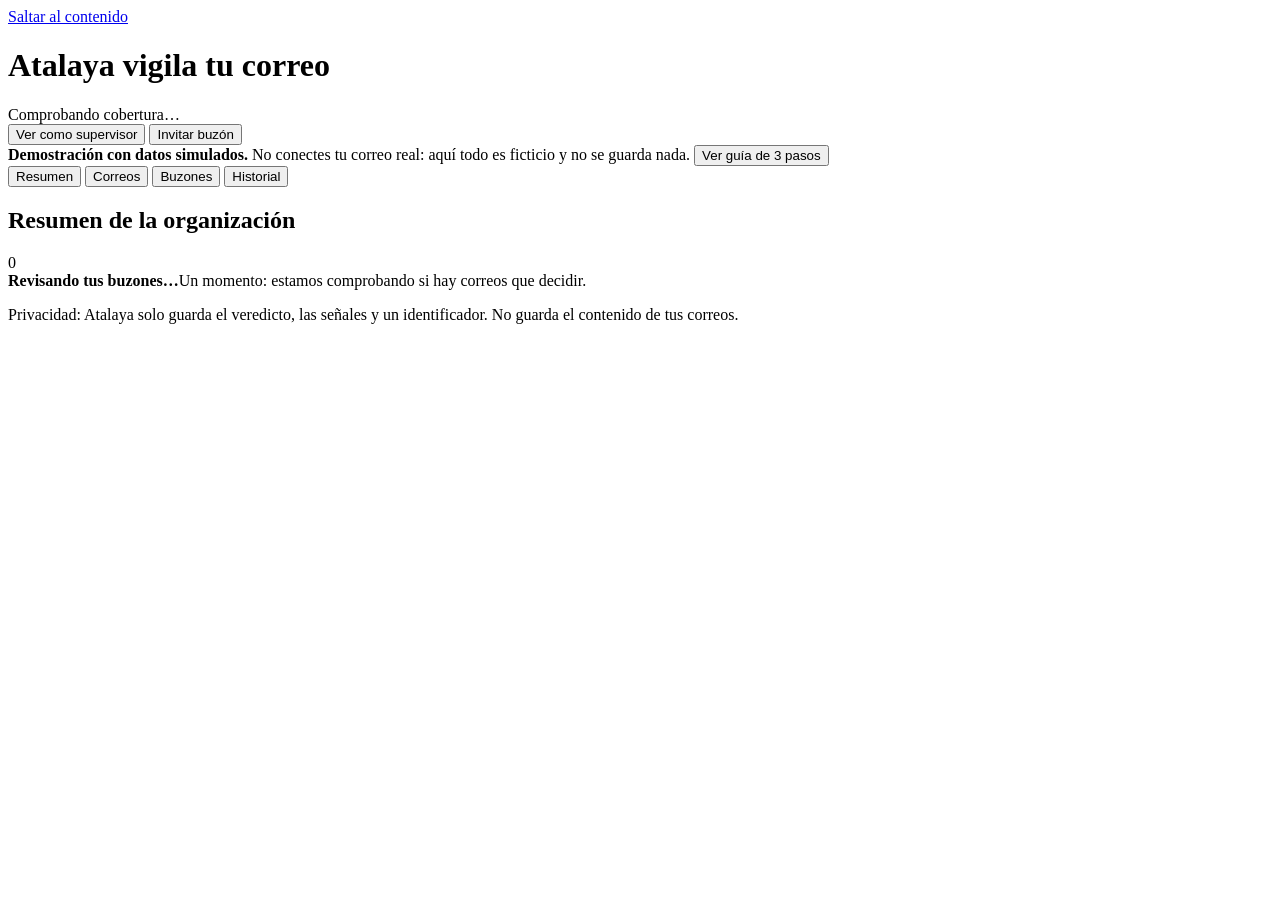
==== app/static/index.html @ 108ce0f3 "Panel: rediseno visual (tokens, estado principal, avisos, guia de 3 pasos) y correccion del CLS movi" ====
<!DOCTYPE html>
<html lang="es">
<head>
  <meta charset="utf-8">
  <meta name="viewport" content="width=device-width, initial-scale=1">
  <meta name="description" content="Atalaya vigila el correo de tu organización, explica por qué desconfía de un mensaje y solo lo aísla con tu aprobación.">
  <title>Atalaya — el agente que vigila tu correo</title>
  <link rel="icon" type="image/svg+xml" href="/static/favicon.svg">
  <link rel="stylesheet" href="/static/style.css">
</head>
<body>
  <a class="skip" href="#contenido">Saltar al contenido</a>
  <p id="mensaje" class="mensaje toast" role="status" aria-live="polite"></p>

  <header class="top">
    <h1>Atalaya <span>vigila tu correo</span></h1>
    <div class="top-estado">
      <div id="coverage" class="coverage" role="status" aria-live="polite">Comprobando cobertura…</div>
      <span id="yo" class="muted" hidden></span>
    </div>
    <div class="top-actions">
      <button id="btn-rol" type="button" class="btn btn-ghost reserva">Ver como supervisor</button>
      <button id="btn-invitar" type="button" class="btn btn-primary">Invitar buzón</button>
      <button id="btn-salir" type="button" class="btn btn-ghost" hidden>Salir</button>
    </div>
  </header>

  <div id="banner" class="demo-banner" role="note">
    <strong>Demostración con datos simulados.</strong>
    No conectes tu correo real: aquí todo es ficticio y no se guarda nada.
    <button id="guia-abrir" type="button" class="link-btn">Ver guía de 3 pasos</button>
  </div>

  <div id="banner-rol" class="rol-banner" role="note" hidden>
    <strong>Vista de supervisión (solo lectura).</strong>
    Puedes ver el panel, el historial y los informes, pero no aprobar, rechazar, desconectar ni invitar.
  </div>

  <section id="seguridad" class="seguridad" aria-labelledby="titulo-seguridad" hidden>
    <h2 id="titulo-seguridad">Alertas de seguridad (últimas 24 horas)</h2>
    <ul id="eventos-seguridad"></ul>
    <p class="nota">Son intentos de acceso a este panel. Si no los reconoces, cambia las credenciales y revisa quién está autorizado.</p>
  </section>

  <nav class="tabs" role="tablist" aria-label="Secciones del panel">
    <button type="button" role="tab" id="tab-resumen" data-tab="resumen" aria-controls="panel-resumen" aria-selected="true">Resumen</button>
    <button type="button" role="tab" id="tab-correos" data-tab="correos" aria-controls="panel-correos" aria-selected="false" tabindex="-1">Correos <span id="n-correos" class="tab-n sin-n"></span></button>
    <button type="button" role="tab" id="tab-buzones" data-tab="buzones" aria-controls="panel-buzones" aria-selected="false" tabindex="-1">Buzones</button>
    <button type="button" role="tab" id="tab-historial" data-tab="historial" aria-controls="panel-historial" aria-selected="false" tabindex="-1">Historial</button>
  </nav>

  <main id="contenido" tabindex="-1">
    <section id="panel-resumen" class="panel" role="tabpanel" aria-labelledby="tab-resumen" tabindex="-1">
      <h2>Resumen de la organización</h2>
      <section id="estado" class="panel-estado cargando" aria-labelledby="estado-titulo" aria-live="polite">
        <div id="estado-num" class="num" aria-hidden="true">0</div>
        <div class="txt"><strong id="estado-titulo">Revisando tus buzones…</strong><span id="estado-detalle">Un momento: estamos comprobando si hay correos que decidir.</span></div>
      </section>
      <div id="resumen-org"></div>
      <div id="resumen-buscar" class="toolbar" hidden>
        <label for="buscar-resumen">Buscar un buzón:</label>
        <input id="buscar-resumen" type="search" maxlength="80" placeholder="Nombre o cuenta">
        <label class="chk"><input id="solo-atencion" type="checkbox"> Solo los que necesitan atención</label>
      </div>
      <div id="resumen-cards" class="cards-buzon" aria-busy="true">
        <div class="cbuzon esqueleto" aria-hidden="true"></div>
        <div class="cbuzon esqueleto" aria-hidden="true"></div>
        <div class="cbuzon esqueleto" aria-hidden="true"></div>
      </div>
      <p id="resumen-mas-nota" class="nota" hidden></p>
      <button id="resumen-mas" type="button" class="btn btn-ghost" hidden>Mostrar más buzones</button>
    </section>

    <section id="panel-correos" class="panel" role="tabpanel" aria-labelledby="tab-correos" tabindex="-1" hidden>
    <section class="intro" aria-labelledby="titulo-alertas">
      <h2 id="titulo-alertas">Correos que requieren tu atención</h2>
      <p>Atalaya revisa los correos nuevos de tu equipo, te explica por qué desconfía y <strong>nunca aísla ni borra nada sin tu aprobación</strong>.</p>
      <div class="toolbar">
        <label for="filtro">Ver buzón:</label>
        <select id="filtro"><option value="">Todos los buzones</option></select>
        <button id="reset" type="button" class="btn btn-ghost">Reiniciar demostración</button>
      </div>
    </section>

    <section id="campanas" class="campanas" aria-label="Campañas detectadas" hidden></section>
    <p id="filtro-activo" class="filtro-activo" hidden></p>
    <nav id="chips" class="chips" aria-label="Filtrar los correos por grupo"></nav>
    <div id="controles" class="controles" hidden>
      <button id="expandir" type="button" class="btn btn-ghost">Expandir todo</button>
      <button id="contraer" type="button" class="btn btn-ghost">Contraer todo (menos texto)</button>
    </div>
    <section id="alertas" aria-live="polite" tabindex="-1"></section>
    </section>

    <section id="panel-buzones" class="panel buzones" role="tabpanel" aria-labelledby="tab-buzones" tabindex="-1" hidden>
      <h2 id="titulo-buzones">Buzones vigilados</h2>
      <p class="nota">Cada persona conecta su propio correo desde un enlace que le envías con «Invitar buzón». No ve este panel.</p>
      <div id="lista-buscar" class="toolbar" hidden>
        <label for="buscar-lista">Buscar:</label>
        <input id="buscar-lista" type="search" maxlength="80" placeholder="Nombre o cuenta">
      </div>
      <ul id="buzones" class="lista-buzones"></ul>
      <button id="lista-mas" type="button" class="btn btn-ghost" hidden>Mostrar más</button>
    </section>

    <section id="panel-historial" class="panel historial" role="tabpanel" aria-labelledby="tab-historial" tabindex="-1" hidden>
      <h2 id="titulo-historial">Historial de actividad</h2>
      <p class="nota">Qué se hizo, quién y cuándo: accesos, invitaciones, buzones y decisiones sobre correos.</p>
      <div class="fila reporte">
        <a id="rep-ver" class="btn" href="/api/org-report" target="_blank" rel="noopener">Ver reporte de la organización</a>
        <a id="rep-bajar" class="btn btn-ghost" href="/api/org-report?download=true" download>Descargar reporte</a>
      </div>
      <ul id="historial" class="lista-historial"></ul>
    </section>
  </main>

  <aside id="guia" class="guia" role="region" aria-labelledby="guia-titulo" hidden>
    <p id="guia-paso" class="paso"></p>
    <h2 id="guia-titulo"></h2>
    <p id="guia-texto"></p>
    <div id="guia-puntos" class="puntitos" aria-hidden="true"></div>
    <div class="fila">
      <button id="guia-hacer" type="button" class="btn btn-main"></button>
      <button id="guia-cerrar" type="button" class="btn btn-ghost">Ahora no</button>
    </div>
  </aside>

  <dialog id="dlg-motivo" aria-labelledby="motivo-titulo">
    <form method="dialog" id="form-motivo" class="dlg">
      <h2 id="motivo-titulo">Motivo de tu decisión</h2>
      <p id="motivo-ayuda"></p>
      <label for="motivo-texto">Motivo (mínimo 10 caracteres)</label>
      <textarea id="motivo-texto" rows="4" maxlength="500" required></textarea>
      <p id="motivo-msg" class="mensaje" role="alert"></p>
      <div class="fila fin">
        <button id="motivo-ok" type="submit" class="btn btn-primary">Confirmar</button>
        <button id="motivo-cancelar" type="button" class="btn btn-ghost">Cancelar</button>
      </div>
    </form>
  </dialog>

  <dialog id="dlg-invitar" aria-labelledby="dlg-titulo">
    <form method="dialog" id="form-invitar" class="dlg">
      <h2 id="dlg-titulo">Invitar un buzón</h2>
      <p>Escribe el nombre o puesto de la persona. Se creará un enlace de <strong>un solo uso</strong> que vence en 48 horas. Envíaselo por un canal que uses con ella.</p>
      <label for="inv-label">Nombre o puesto</label>
      <input id="inv-label" type="text" maxlength="80" placeholder="Ej.: Ana Ruiz - Recursos Humanos" required>
      <div id="inv-resultado" hidden>
        <label for="inv-url">Enlace de invitación (se muestra solo ahora)</label>
        <div class="fila">
          <input id="inv-url" type="text" readonly>
          <button id="inv-copiar" type="button" class="btn">Copiar</button>
        </div>
      </div>
      <p id="inv-msg" class="mensaje" role="status" aria-live="polite"></p>
      <h3>Invitaciones</h3>
      <ul id="inv-lista" class="lista-buzones"></ul>
      <div class="fila fin">
        <button id="inv-crear" type="submit" class="btn btn-primary">Crear enlace</button>
        <button id="inv-cerrar" type="button" class="btn btn-ghost">Cerrar</button>
      </div>
    </form>
  </dialog>

  <footer>
    <p>Privacidad: Atalaya solo guarda el veredicto, las señales y un identificador. No guarda el contenido de tus correos.</p>
  </footer>

  <script src="/static/app.js"></script>
</body>
</html>
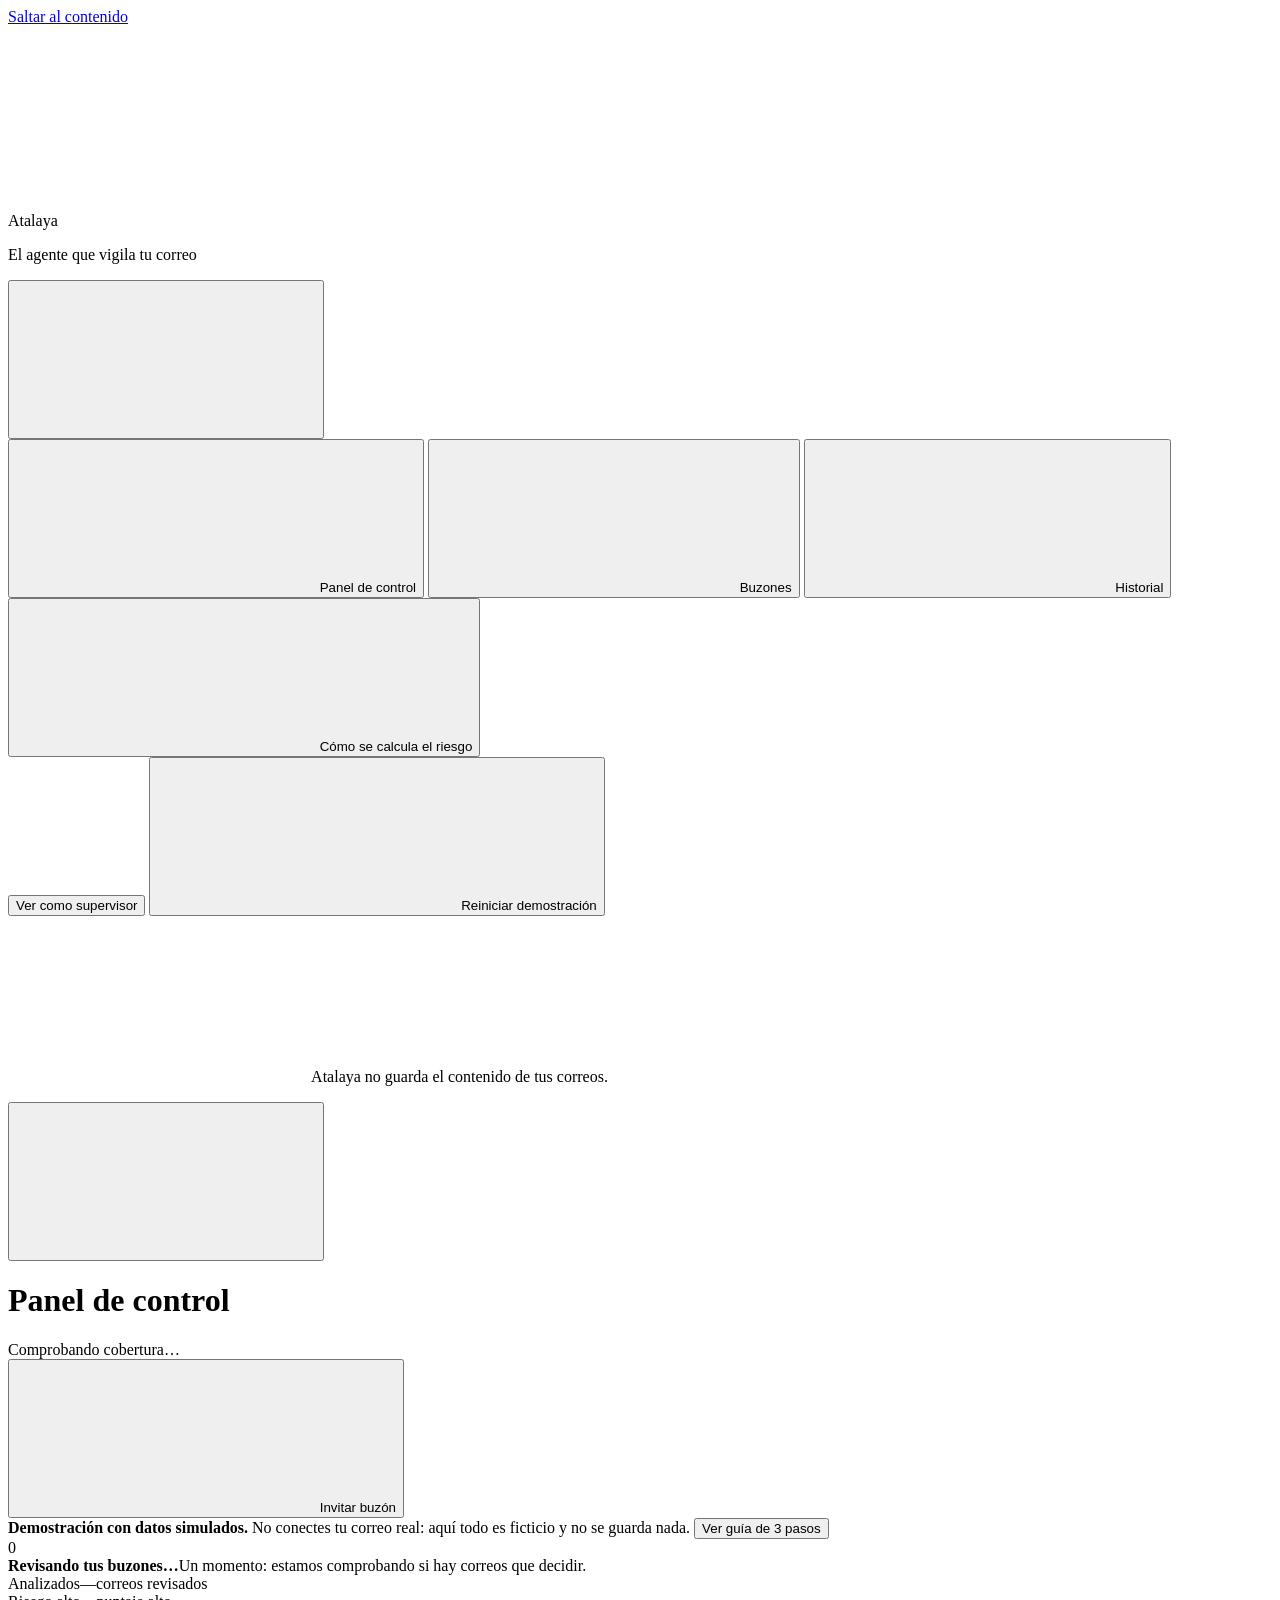
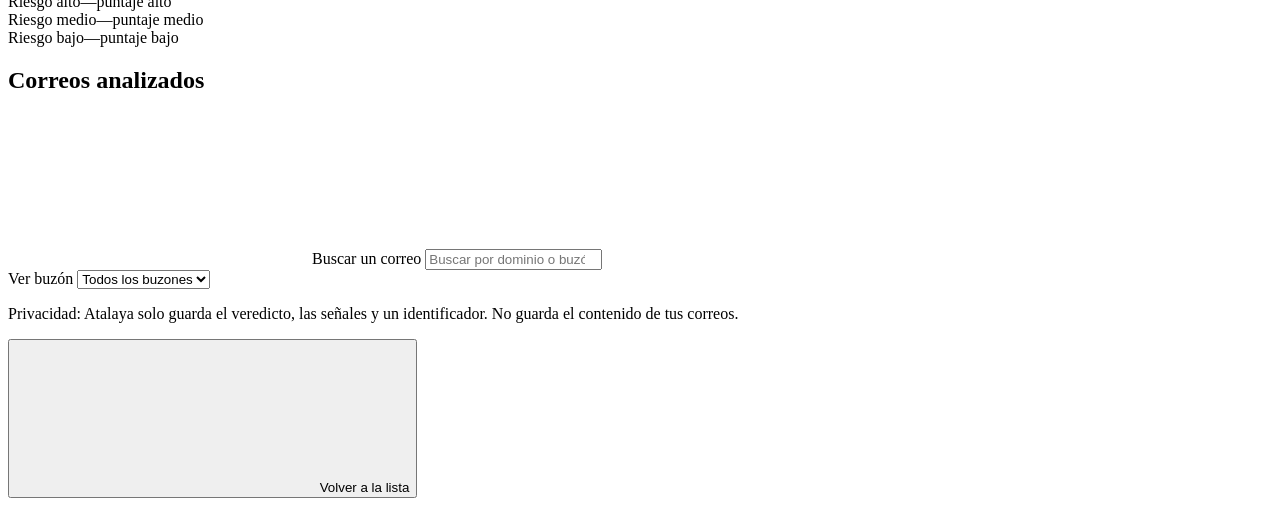
==== commit 14b748e0: "Panel: diseno obsidiana de tres columnas (fase 1), /api/policy de solo lectura, iconos locales" ====
--- a/app/static/index.html
+++ b/app/static/index.html
@@ -4,115 +4,217 @@
   <meta charset="utf-8">
   <meta name="viewport" content="width=device-width, initial-scale=1">
   <meta name="description" content="Atalaya vigila el correo de tu organización, explica por qué desconfía de un mensaje y solo lo aísla con tu aprobación.">
+  <meta name="theme-color" content="#07090E">
   <title>Atalaya — el agente que vigila tu correo</title>
   <link rel="icon" type="image/svg+xml" href="/static/favicon.svg">
   <link rel="stylesheet" href="/static/style.css">
 </head>
-<body>
+<body data-vista="panel">
   <a class="skip" href="#contenido">Saltar al contenido</a>
   <p id="mensaje" class="mensaje toast" role="status" aria-live="polite"></p>
 
-  <header class="top">
-    <h1>Atalaya <span>vigila tu correo</span></h1>
-    <div class="top-estado">
-      <div id="coverage" class="coverage" role="status" aria-live="polite">Comprobando cobertura…</div>
-      <span id="yo" class="muted" hidden></span>
+  <div class="app">
+    <div id="velo" class="velo" aria-hidden="true"></div>
+
+    <!-- Columna izquierda: marca y menú -->
+    <aside id="menu" class="menu" aria-label="Menú principal">
+      <div class="marca">
+        <svg class="marca-ico" aria-hidden="true" focusable="false"><use href="/static/icons/sprite.svg#i-torre"/></svg>
+        <div>
+          <p class="marca-nombre">Atalaya</p>
+          <p class="marca-lema">El agente que vigila tu correo</p>
+        </div>
+        <button id="menu-cerrar" type="button" class="icon-btn solo-movil" aria-label="Cerrar el menú"><svg class="ico" aria-hidden="true" focusable="false"><use href="/static/icons/sprite.svg#i-x"/></svg></button>
+      </div>
+
+      <nav class="nav" aria-label="Secciones del panel">
+        <button type="button" class="nav-btn" id="nav-panel" data-vista="panel" aria-current="page">
+          <svg class="ico" aria-hidden="true" focusable="false"><use href="/static/icons/sprite.svg#i-layout-dashboard"/></svg>
+          <span>Panel de control</span>
+          <span id="n-correos" class="nav-n sin-n"></span>
+        </button>
+        <button type="button" class="nav-btn" id="nav-buzones" data-vista="buzones">
+          <svg class="ico" aria-hidden="true" focusable="false"><use href="/static/icons/sprite.svg#i-mailbox"/></svg>
+          <span>Buzones</span>
+        </button>
+        <button type="button" class="nav-btn" id="nav-historial" data-vista="historial">
+          <svg class="ico" aria-hidden="true" focusable="false"><use href="/static/icons/sprite.svg#i-history"/></svg>
+          <span>Historial</span>
+        </button>
+        <button type="button" class="nav-btn" id="nav-politica" data-vista="politica">
+          <svg class="ico" aria-hidden="true" focusable="false"><use href="/static/icons/sprite.svg#i-scale"/></svg>
+          <span>Cómo se calcula el riesgo</span>
+        </button>
+      </nav>
+
+      <div class="menu-pie">
+        <p id="yo" class="muted yo" hidden></p>
+        <button id="btn-rol" type="button" class="btn btn-ghost reserva">Ver como supervisor</button>
+        <button id="reset" type="button" class="btn btn-ghost">
+          <svg class="ico" aria-hidden="true" focusable="false"><use href="/static/icons/sprite.svg#i-refresh-cw"/></svg>
+          Reiniciar demostración
+        </button>
+        <button id="btn-salir" type="button" class="btn btn-ghost" hidden>
+          <svg class="ico" aria-hidden="true" focusable="false"><use href="/static/icons/sprite.svg#i-log-out"/></svg>
+          Salir
+        </button>
+        <p class="menu-priv"><svg class="ico" aria-hidden="true" focusable="false"><use href="/static/icons/sprite.svg#i-lock"/></svg> Atalaya no guarda el contenido de tus correos.</p>
+      </div>
+    </aside>
+
+    <!-- Columna central -->
+    <div class="centro">
+      <header class="barra">
+        <button id="menu-abrir" type="button" class="icon-btn solo-movil" aria-label="Abrir el menú" aria-controls="menu" aria-expanded="false"><svg class="ico" aria-hidden="true" focusable="false"><use href="/static/icons/sprite.svg#i-menu"/></svg></button>
+        <h1 id="titulo-vista">Panel de control</h1>
+        <div id="coverage" class="coverage" role="status" aria-live="polite">Comprobando cobertura…</div>
+        <button id="btn-invitar" type="button" class="btn btn-main" aria-label="Invitar buzón">
+          <svg class="ico" aria-hidden="true" focusable="false"><use href="/static/icons/sprite.svg#i-user-plus"/></svg>
+          <span>Invitar buzón</span>
+        </button>
+      </header>
+
+      <div id="banner" class="demo-banner" role="note">
+        <strong>Demostración con datos simulados.</strong>
+        No conectes tu correo real: aquí todo es ficticio y no se guarda nada.
+        <button id="guia-abrir" type="button" class="link-btn">Ver guía de 3 pasos</button>
+      </div>
+
+      <div id="banner-rol" class="rol-banner" role="note" hidden>
+        <svg class="ico" aria-hidden="true" focusable="false"><use href="/static/icons/sprite.svg#i-eye"/></svg>
+        <span><strong>Vista de supervisión (solo lectura).</strong>
+        Puedes ver el panel, el historial y los informes, pero no aprobar, rechazar, desconectar ni invitar.</span>
+      </div>
+
+      <section id="seguridad" class="seguridad" aria-labelledby="titulo-seguridad" hidden>
+        <h2 id="titulo-seguridad">Alertas de seguridad (últimas 24 horas)</h2>
+        <ul id="eventos-seguridad"></ul>
+        <p class="nota">Son intentos de acceso a este panel. Si no los reconoces, cambia las credenciales y revisa quién está autorizado.</p>
+      </section>
+
+      <main id="contenido" tabindex="-1">
+        <!-- Vista: panel de control -->
+        <section id="vista-panel" class="vista" aria-label="Panel de control">
+          <section id="estado" class="panel-estado cargando" aria-labelledby="estado-titulo" aria-live="polite">
+            <div id="estado-num" class="num" aria-hidden="true">0</div>
+            <div class="txt"><strong id="estado-titulo">Revisando tus buzones…</strong><span id="estado-detalle">Un momento: estamos comprobando si hay correos que decidir.</span></div>
+          </section>
+
+          <section class="kpis" aria-label="Cifras de los correos analizados">
+            <div class="kpi"><span class="kpi-nom">Analizados</span><span id="kpi-total" class="kpi-n">—</span><span id="kpi-total-sub" class="kpi-sub">correos revisados</span></div>
+            <div class="kpi alta"><span class="kpi-nom">Riesgo alto</span><span id="kpi-alta" class="kpi-n">—</span><span id="kpi-alta-sub" class="kpi-sub">puntaje alto</span></div>
+            <div class="kpi media"><span class="kpi-nom">Riesgo medio</span><span id="kpi-media" class="kpi-n">—</span><span id="kpi-media-sub" class="kpi-sub">puntaje medio</span></div>
+            <div class="kpi baja"><span class="kpi-nom">Riesgo bajo</span><span id="kpi-baja" class="kpi-n">—</span><span id="kpi-baja-sub" class="kpi-sub">puntaje bajo</span></div>
+          </section>
+
+          <section id="campanas" class="campanas" aria-label="Campañas detectadas" hidden></section>
+
+          <section class="lista-caja" aria-labelledby="titulo-correos">
+            <h2 id="titulo-correos" class="sr-only">Correos analizados</h2>
+            <div id="filtros" class="filtros" role="group" aria-label="Filtrar los correos por nivel o estado"></div>
+            <div class="toolbar">
+              <div class="buscar">
+                <svg class="ico" aria-hidden="true" focusable="false"><use href="/static/icons/sprite.svg#i-search"/></svg>
+                <label for="buscar-correos" class="sr-only">Buscar un correo</label>
+                <input id="buscar-correos" type="search" maxlength="80" placeholder="Buscar por dominio o buzón" autocomplete="off">
+              </div>
+              <label for="filtro" class="sr-only">Ver buzón</label>
+              <select id="filtro"><option value="">Todos los buzones</option></select>
+            </div>
+            <p id="filtro-activo" class="filtro-activo" hidden></p>
+            <p id="lista-resumen" class="nota" aria-live="polite"></p>
+            <ul id="lista-correos" class="lista-correos" aria-label="Lista de correos"></ul>
+            <button id="correos-mas" type="button" class="btn btn-ghost" hidden>Mostrar más</button>
+          </section>
+        </section>
+
+        <!-- Vista: buzones -->
+        <section id="vista-buzones" class="vista" aria-labelledby="titulo-buzones" hidden>
+          <h2 id="titulo-buzones">Usuarios conectados</h2>
+          <p class="nota">Cada persona conecta su propio correo desde un enlace que le envías con «Invitar buzón». No ve este panel. Atalaya marca quién está vigilado y quién quedó sin cobertura.</p>
+          <div id="buzones-buscar" class="toolbar" hidden>
+            <div class="buscar">
+              <svg class="ico" aria-hidden="true" focusable="false"><use href="/static/icons/sprite.svg#i-search"/></svg>
+              <label for="buscar-lista" class="sr-only">Buscar un buzón</label>
+              <input id="buscar-lista" type="search" maxlength="80" placeholder="Nombre o cuenta" autocomplete="off">
+            </div>
+            <label class="chk"><input id="solo-atencion" type="checkbox"> Solo los que necesitan atención</label>
+          </div>
+          <ul id="buzones" class="lista-buzones"></ul>
+          <p id="lista-mas-nota" class="nota" hidden></p>
+          <button id="lista-mas" type="button" class="btn btn-ghost" hidden>Mostrar más</button>
+        </section>
+
+        <!-- Vista: historial -->
+        <section id="vista-historial" class="vista" aria-labelledby="titulo-historial" hidden>
+          <h2 id="titulo-historial">Historial de actividad</h2>
+          <p class="nota">Qué se hizo, quién y cuándo: accesos, invitaciones, buzones y decisiones sobre correos.</p>
+          <div class="fila reporte">
+            <a id="rep-ver" class="btn" href="/api/org-report" target="_blank" rel="noopener">Ver reporte de la organización</a>
+            <a id="rep-pdf" class="btn btn-main" href="/api/org-report?formato=pdf&amp;download=true" download>
+              <svg class="ico" aria-hidden="true" focusable="false"><use href="/static/icons/sprite.svg#i-download"/></svg>
+              Descargar informe en PDF
+            </a>
+            <button id="exportar-csv" type="button" class="btn">
+              <svg class="ico" aria-hidden="true" focusable="false"><use href="/static/icons/sprite.svg#i-file-text"/></svg>
+              Exportar a CSV
+            </button>
+            <a id="rep-bajar" class="btn btn-ghost" href="/api/org-report?download=true" download>Descargar en texto</a>
+          </div>
+          <ul id="historial" class="lista-historial"></ul>
+          <button id="historial-mas" type="button" class="btn btn-ghost" hidden>Mostrar más</button>
+        </section>
+
+        <!-- Vista: cómo se calcula el riesgo (solo lectura) -->
+        <section id="vista-politica" class="vista" aria-labelledby="titulo-politica" hidden>
+          <h2 id="titulo-politica">Cómo se calcula el riesgo</h2>
+          <p class="nota">Atalaya suma puntos por cada señal que encuentra en un correo. El total decide el nivel de riesgo. Estos límites los fija el sistema y aquí solo se leen: no se pueden cambiar desde el panel.</p>
+          <div class="regla" aria-hidden="true">
+            <span id="regla-baja" class="tramo baja"></span>
+            <span id="regla-media" class="tramo media"></span>
+            <span id="regla-alta" class="tramo alta"></span>
+          </div>
+          <table class="tabla-politica">
+            <caption class="sr-only">Niveles de riesgo según el puntaje</caption>
+            <thead><tr><th scope="col">Nivel</th><th scope="col">Puntaje</th><th scope="col">Qué hace Atalaya</th></tr></thead>
+            <tbody>
+              <tr><th scope="row"><span class="badge high">Riesgo alto</span></th><td id="pol-alta" class="mono">—</td><td>Pone la etiqueta «Sospechoso» y te pide decidir. No aísla nada por su cuenta.</td></tr>
+              <tr><th scope="row"><span class="badge medium">Riesgo medio</span></th><td id="pol-media" class="mono">—</td><td>Pone la etiqueta «Revisar» para que lo mires cuando puedas.</td></tr>
+              <tr><th scope="row"><span class="badge low">Riesgo bajo</span></th><td id="pol-baja" class="mono">—</td><td>No hace nada: el correo sigue en la bandeja.</td></tr>
+            </tbody>
+          </table>
+          <h3 class="no">Lo que Atalaya nunca hace</h3>
+          <ul class="puntos">
+            <li>Borrar ni enviar correos.</li>
+            <li>Aislar un correo sin que una persona lo apruebe: la cuarentena siempre es decisión humana.</li>
+            <li>Guardar el contenido de los correos: solo el veredicto, las señales y un identificador.</li>
+          </ul>
+          <h3>Cuándo te pide un motivo escrito</h3>
+          <ul class="puntos">
+            <li>Al marcar un correo como legítimo o sacarlo de cuarentena.</li>
+            <li>Al dejar sin aislar un correo de riesgo alto.</li>
+            <li>Al aislar un correo que Atalaya no marcó como riesgo alto.</li>
+          </ul>
+          <p class="nota">El motivo queda en el informe del correo y en el historial.</p>
+        </section>
+      </main>
+
+      <footer>
+        <p>Privacidad: Atalaya solo guarda el veredicto, las señales y un identificador. No guarda el contenido de tus correos.</p>
+      </footer>
     </div>
-    <div class="top-actions">
-      <button id="btn-rol" type="button" class="btn btn-ghost reserva">Ver como supervisor</button>
-      <button id="btn-invitar" type="button" class="btn btn-primary">Invitar buzón</button>
-      <button id="btn-salir" type="button" class="btn btn-ghost" hidden>Salir</button>
-    </div>
-  </header>
-
-  <div id="banner" class="demo-banner" role="note">
-    <strong>Demostración con datos simulados.</strong>
-    No conectes tu correo real: aquí todo es ficticio y no se guarda nada.
-    <button id="guia-abrir" type="button" class="link-btn">Ver guía de 3 pasos</button>
+
+    <!-- Columna derecha: detalle del correo -->
+    <aside id="detalle" class="detalle" aria-label="Detalle del correo">
+      <div class="detalle-barra">
+        <button id="detalle-cerrar" type="button" class="btn btn-ghost solo-menos-ancho">
+          <svg class="ico" aria-hidden="true" focusable="false"><use href="/static/icons/sprite.svg#i-arrow-left"/></svg>
+          Volver a la lista
+        </button>
+      </div>
+      <div id="detalle-cuerpo" class="detalle-cuerpo"></div>
+    </aside>
   </div>
-
-  <div id="banner-rol" class="rol-banner" role="note" hidden>
-    <strong>Vista de supervisión (solo lectura).</strong>
-    Puedes ver el panel, el historial y los informes, pero no aprobar, rechazar, desconectar ni invitar.
-  </div>
-
-  <section id="seguridad" class="seguridad" aria-labelledby="titulo-seguridad" hidden>
-    <h2 id="titulo-seguridad">Alertas de seguridad (últimas 24 horas)</h2>
-    <ul id="eventos-seguridad"></ul>
-    <p class="nota">Son intentos de acceso a este panel. Si no los reconoces, cambia las credenciales y revisa quién está autorizado.</p>
-  </section>
-
-  <nav class="tabs" role="tablist" aria-label="Secciones del panel">
-    <button type="button" role="tab" id="tab-resumen" data-tab="resumen" aria-controls="panel-resumen" aria-selected="true">Resumen</button>
-    <button type="button" role="tab" id="tab-correos" data-tab="correos" aria-controls="panel-correos" aria-selected="false" tabindex="-1">Correos <span id="n-correos" class="tab-n sin-n"></span></button>
-    <button type="button" role="tab" id="tab-buzones" data-tab="buzones" aria-controls="panel-buzones" aria-selected="false" tabindex="-1">Buzones</button>
-    <button type="button" role="tab" id="tab-historial" data-tab="historial" aria-controls="panel-historial" aria-selected="false" tabindex="-1">Historial</button>
-  </nav>
-
-  <main id="contenido" tabindex="-1">
-    <section id="panel-resumen" class="panel" role="tabpanel" aria-labelledby="tab-resumen" tabindex="-1">
-      <h2>Resumen de la organización</h2>
-      <section id="estado" class="panel-estado cargando" aria-labelledby="estado-titulo" aria-live="polite">
-        <div id="estado-num" class="num" aria-hidden="true">0</div>
-        <div class="txt"><strong id="estado-titulo">Revisando tus buzones…</strong><span id="estado-detalle">Un momento: estamos comprobando si hay correos que decidir.</span></div>
-      </section>
-      <div id="resumen-org"></div>
-      <div id="resumen-buscar" class="toolbar" hidden>
-        <label for="buscar-resumen">Buscar un buzón:</label>
-        <input id="buscar-resumen" type="search" maxlength="80" placeholder="Nombre o cuenta">
-        <label class="chk"><input id="solo-atencion" type="checkbox"> Solo los que necesitan atención</label>
-      </div>
-      <div id="resumen-cards" class="cards-buzon" aria-busy="true">
-        <div class="cbuzon esqueleto" aria-hidden="true"></div>
-        <div class="cbuzon esqueleto" aria-hidden="true"></div>
-        <div class="cbuzon esqueleto" aria-hidden="true"></div>
-      </div>
-      <p id="resumen-mas-nota" class="nota" hidden></p>
-      <button id="resumen-mas" type="button" class="btn btn-ghost" hidden>Mostrar más buzones</button>
-    </section>
-
-    <section id="panel-correos" class="panel" role="tabpanel" aria-labelledby="tab-correos" tabindex="-1" hidden>
-    <section class="intro" aria-labelledby="titulo-alertas">
-      <h2 id="titulo-alertas">Correos que requieren tu atención</h2>
-      <p>Atalaya revisa los correos nuevos de tu equipo, te explica por qué desconfía y <strong>nunca aísla ni borra nada sin tu aprobación</strong>.</p>
-      <div class="toolbar">
-        <label for="filtro">Ver buzón:</label>
-        <select id="filtro"><option value="">Todos los buzones</option></select>
-        <button id="reset" type="button" class="btn btn-ghost">Reiniciar demostración</button>
-      </div>
-    </section>
-
-    <section id="campanas" class="campanas" aria-label="Campañas detectadas" hidden></section>
-    <p id="filtro-activo" class="filtro-activo" hidden></p>
-    <nav id="chips" class="chips" aria-label="Filtrar los correos por grupo"></nav>
-    <div id="controles" class="controles" hidden>
-      <button id="expandir" type="button" class="btn btn-ghost">Expandir todo</button>
-      <button id="contraer" type="button" class="btn btn-ghost">Contraer todo (menos texto)</button>
-    </div>
-    <section id="alertas" aria-live="polite" tabindex="-1"></section>
-    </section>
-
-    <section id="panel-buzones" class="panel buzones" role="tabpanel" aria-labelledby="tab-buzones" tabindex="-1" hidden>
-      <h2 id="titulo-buzones">Buzones vigilados</h2>
-      <p class="nota">Cada persona conecta su propio correo desde un enlace que le envías con «Invitar buzón». No ve este panel.</p>
-      <div id="lista-buscar" class="toolbar" hidden>
-        <label for="buscar-lista">Buscar:</label>
-        <input id="buscar-lista" type="search" maxlength="80" placeholder="Nombre o cuenta">
-      </div>
-      <ul id="buzones" class="lista-buzones"></ul>
-      <button id="lista-mas" type="button" class="btn btn-ghost" hidden>Mostrar más</button>
-    </section>
-
-    <section id="panel-historial" class="panel historial" role="tabpanel" aria-labelledby="tab-historial" tabindex="-1" hidden>
-      <h2 id="titulo-historial">Historial de actividad</h2>
-      <p class="nota">Qué se hizo, quién y cuándo: accesos, invitaciones, buzones y decisiones sobre correos.</p>
-      <div class="fila reporte">
-        <a id="rep-ver" class="btn" href="/api/org-report" target="_blank" rel="noopener">Ver reporte de la organización</a>
-        <a id="rep-bajar" class="btn btn-ghost" href="/api/org-report?download=true" download>Descargar reporte</a>
-      </div>
-      <ul id="historial" class="lista-historial"></ul>
-    </section>
-  </main>
 
   <aside id="guia" class="guia" role="region" aria-labelledby="guia-titulo" hidden>
     <p id="guia-paso" class="paso"></p>
@@ -129,11 +231,11 @@
     <form method="dialog" id="form-motivo" class="dlg">
       <h2 id="motivo-titulo">Motivo de tu decisión</h2>
       <p id="motivo-ayuda"></p>
-      <label for="motivo-texto">Motivo (mínimo 10 caracteres)</label>
+      <label for="motivo-texto">Motivo (entre 10 y 500 caracteres)</label>
       <textarea id="motivo-texto" rows="4" maxlength="500" required></textarea>
       <p id="motivo-msg" class="mensaje" role="alert"></p>
       <div class="fila fin">
-        <button id="motivo-ok" type="submit" class="btn btn-primary">Confirmar</button>
+        <button id="motivo-ok" type="submit" class="btn btn-main">Confirmar</button>
         <button id="motivo-cancelar" type="button" class="btn btn-ghost">Cancelar</button>
       </div>
     </form>
@@ -156,15 +258,11 @@
       <h3>Invitaciones</h3>
       <ul id="inv-lista" class="lista-buzones"></ul>
       <div class="fila fin">
-        <button id="inv-crear" type="submit" class="btn btn-primary">Crear enlace</button>
+        <button id="inv-crear" type="submit" class="btn btn-main">Crear enlace</button>
         <button id="inv-cerrar" type="button" class="btn btn-ghost">Cerrar</button>
       </div>
     </form>
   </dialog>
-
-  <footer>
-    <p>Privacidad: Atalaya solo guarda el veredicto, las señales y un identificador. No guarda el contenido de tus correos.</p>
-  </footer>
 
   <script src="/static/app.js"></script>
 </body>
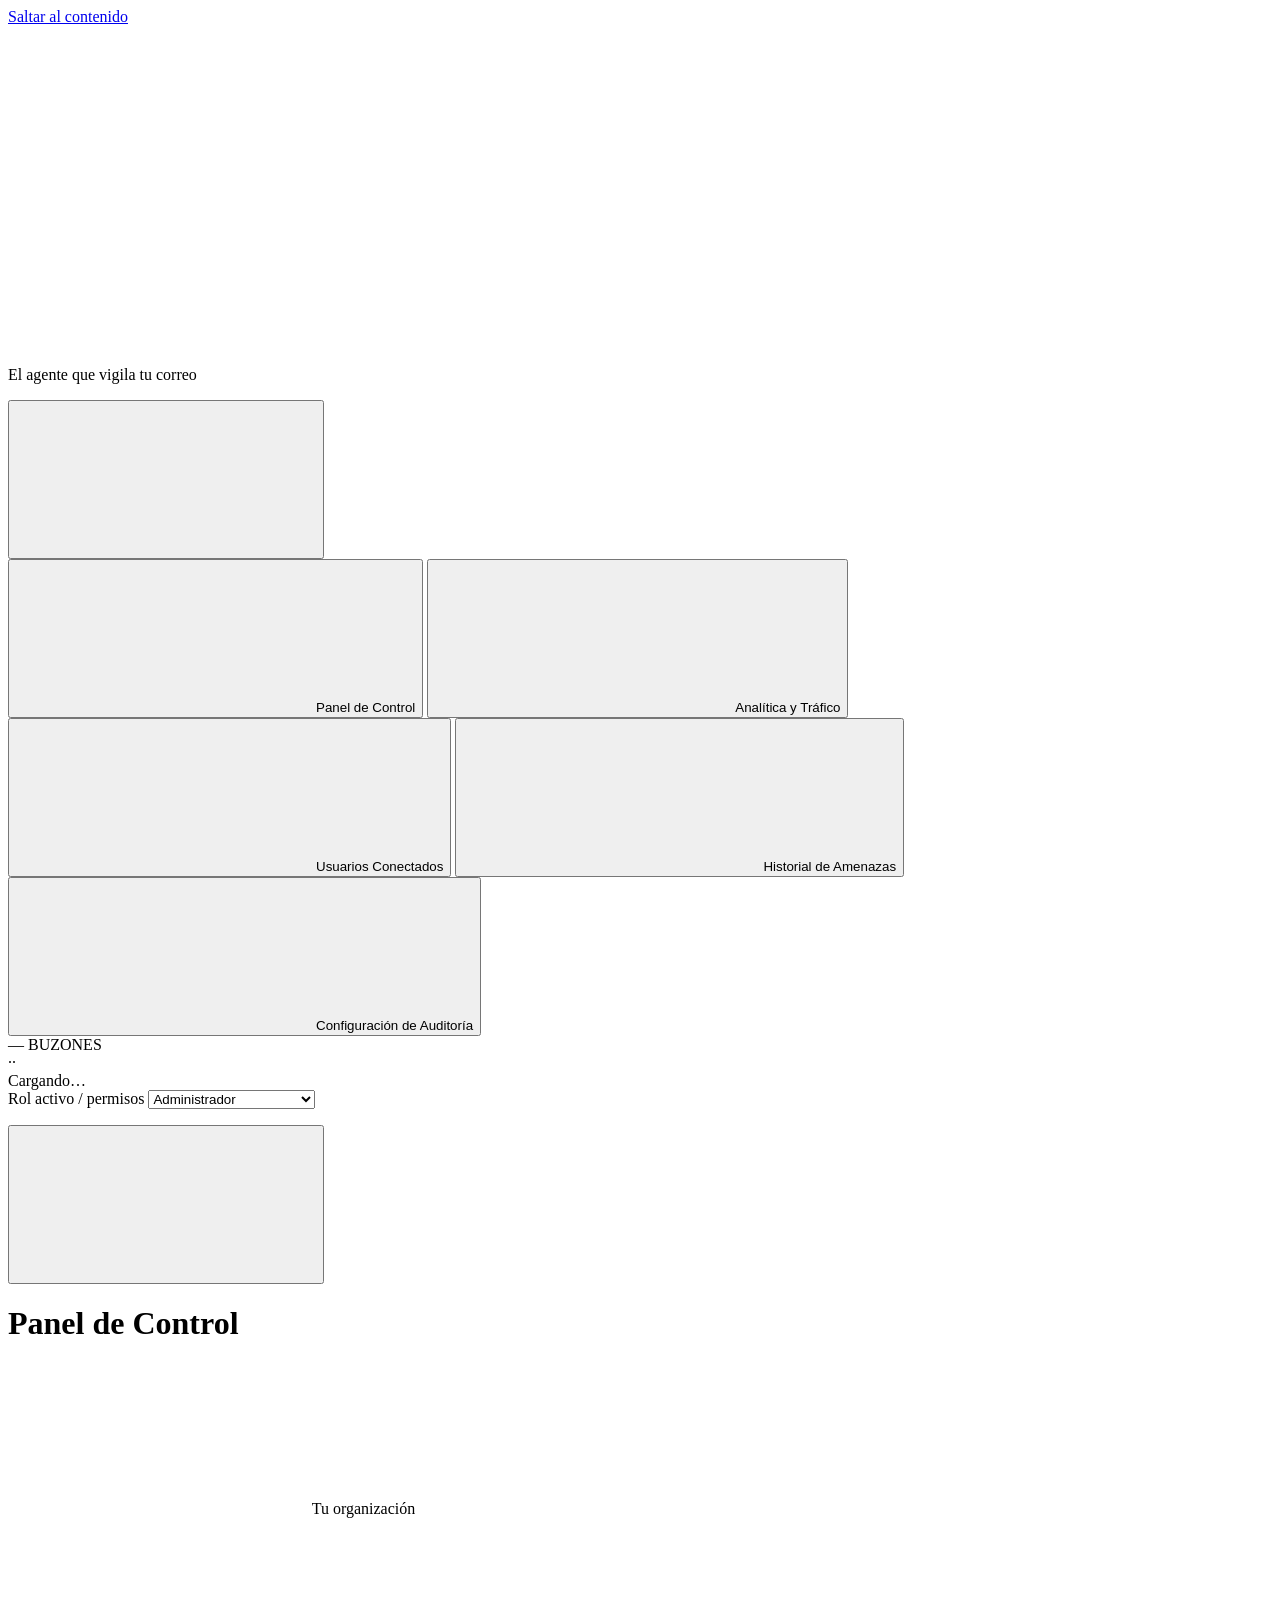
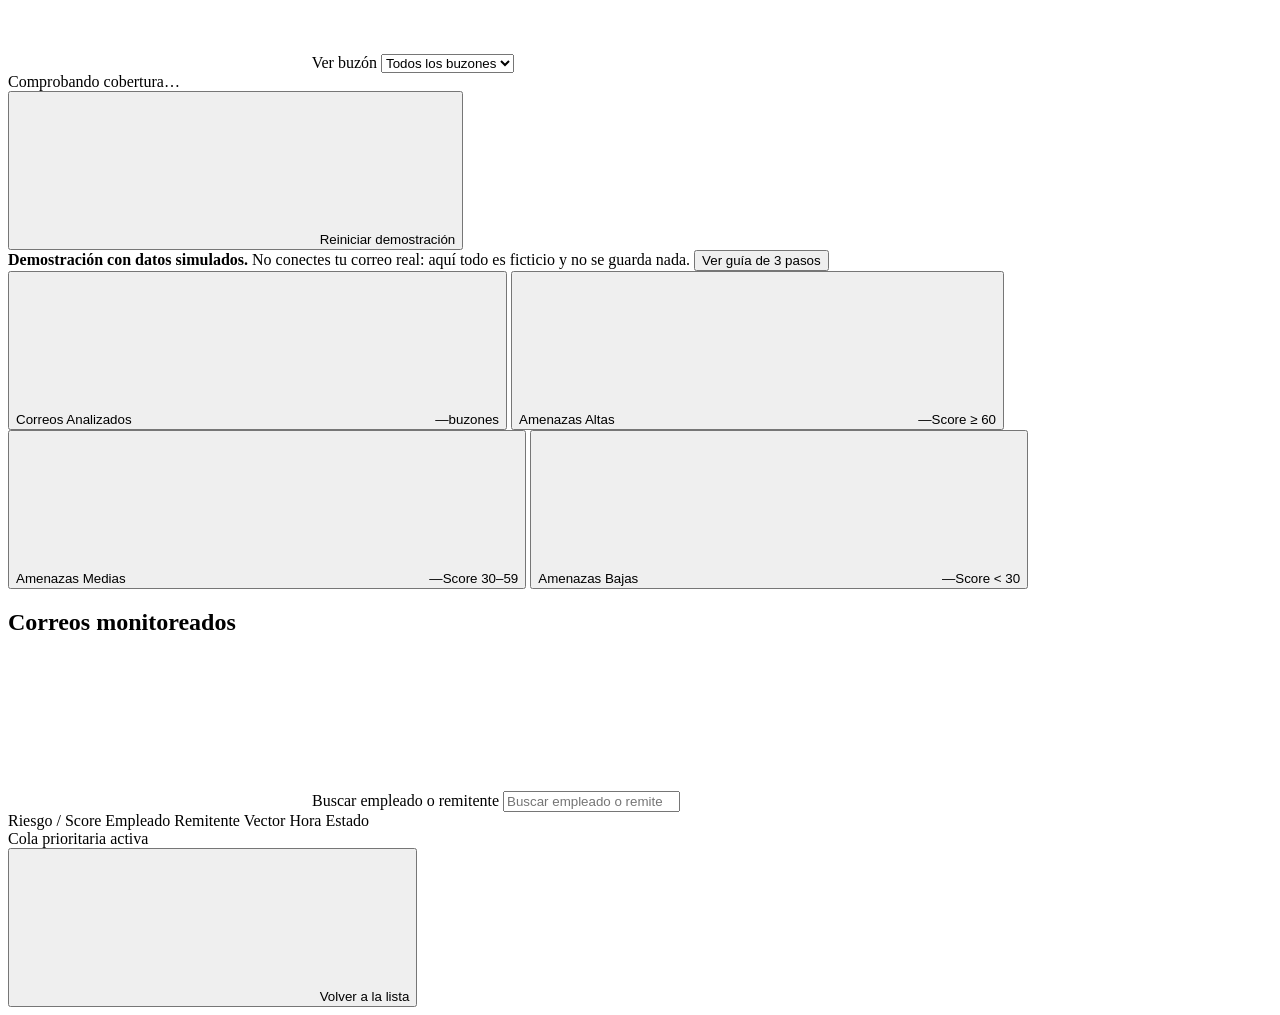
==== commit 4279e922: "Panel: diseno fiel al prototipo (menu, tarjetas, pestanas, inspector con ficha y cabeceras SMTP, ana" ====
--- a/app/static/index.html
+++ b/app/static/index.html
@@ -7,6 +7,9 @@
   <meta name="theme-color" content="#07090E">
   <title>Atalaya — el agente que vigila tu correo</title>
   <link rel="icon" type="image/svg+xml" href="/static/favicon.svg">
+  <link rel="preload" as="font" type="font/woff2" href="/static/fonts/inter-latin-400-normal.woff2" crossorigin>
+  <link rel="preload" as="font" type="font/woff2" href="/static/fonts/inter-latin-500-normal.woff2" crossorigin>
+  <link rel="preload" as="font" type="font/woff2" href="/static/fonts/jetbrains-mono-latin-500-normal.woff2" crossorigin>
   <link rel="stylesheet" href="/static/style.css">
 </head>
 <body data-vista="panel">
@@ -16,49 +19,68 @@
   <div class="app">
     <div id="velo" class="velo" aria-hidden="true"></div>
 
-    <!-- Columna izquierda: marca y menú -->
+    <!-- Columna izquierda: marca, menú y tarjeta de la persona -->
     <aside id="menu" class="menu" aria-label="Menú principal">
-      <div class="marca">
-        <svg class="marca-ico" aria-hidden="true" focusable="false"><use href="/static/icons/sprite.svg#i-torre"/></svg>
-        <div>
-          <p class="marca-nombre">Atalaya</p>
-          <p class="marca-lema">El agente que vigila tu correo</p>
-        </div>
-        <button id="menu-cerrar" type="button" class="icon-btn solo-movil" aria-label="Cerrar el menú"><svg class="ico" aria-hidden="true" focusable="false"><use href="/static/icons/sprite.svg#i-x"/></svg></button>
-      </div>
-
-      <nav class="nav" aria-label="Secciones del panel">
-        <button type="button" class="nav-btn" id="nav-panel" data-vista="panel" aria-current="page">
-          <svg class="ico" aria-hidden="true" focusable="false"><use href="/static/icons/sprite.svg#i-layout-dashboard"/></svg>
-          <span>Panel de control</span>
-          <span id="n-correos" class="nav-n sin-n"></span>
-        </button>
-        <button type="button" class="nav-btn" id="nav-buzones" data-vista="buzones">
-          <svg class="ico" aria-hidden="true" focusable="false"><use href="/static/icons/sprite.svg#i-mailbox"/></svg>
-          <span>Buzones</span>
-        </button>
-        <button type="button" class="nav-btn" id="nav-historial" data-vista="historial">
-          <svg class="ico" aria-hidden="true" focusable="false"><use href="/static/icons/sprite.svg#i-history"/></svg>
-          <span>Historial</span>
-        </button>
-        <button type="button" class="nav-btn" id="nav-politica" data-vista="politica">
-          <svg class="ico" aria-hidden="true" focusable="false"><use href="/static/icons/sprite.svg#i-scale"/></svg>
-          <span>Cómo se calcula el riesgo</span>
-        </button>
-      </nav>
+      <div class="menu-arriba">
+        <div class="marca">
+          <svg class="marca-torre" aria-hidden="true" focusable="false"><use href="/static/icons/sprite.svg#i-torre"/></svg>
+          <div class="marca-txt">
+            <svg class="marca-rotulo" role="img" aria-label="Atalaya" focusable="false"><use href="/static/icons/sprite.svg#i-rotulo"/></svg>
+            <p class="marca-lema">El agente que vigila tu correo</p>
+          </div>
+          <button id="menu-cerrar" type="button" class="icon-btn solo-movil" aria-label="Cerrar el menú"><svg class="ico" aria-hidden="true" focusable="false"><use href="/static/icons/sprite.svg#i-x"/></svg></button>
+        </div>
+
+        <nav class="nav" aria-label="Vistas del sistema">
+          <button type="button" class="nav-btn" id="nav-panel" data-vista="panel" aria-current="page">
+            <span class="nav-l"><svg class="ico" aria-hidden="true" focusable="false"><use href="/static/icons/sprite.svg#i-layout-dashboard"/></svg><span>Panel de Control</span></span>
+            <span id="n-correos" class="nav-n sin-n"></span>
+          </button>
+          <button type="button" class="nav-btn" id="nav-analitica" data-vista="analitica">
+            <span class="nav-l"><svg class="ico" aria-hidden="true" focusable="false"><use href="/static/icons/sprite.svg#i-chart-column"/></svg><span>Analítica y Tráfico</span></span>
+            <span id="n-analitica" class="nav-n azul sin-n"></span>
+          </button>
+          <button type="button" class="nav-btn" id="nav-buzones" data-vista="buzones">
+            <span class="nav-l"><svg class="ico" aria-hidden="true" focusable="false"><use href="/static/icons/sprite.svg#i-users"/></svg><span>Usuarios Conectados</span></span>
+            <span id="n-buzones" class="nav-n gris sin-n"></span>
+          </button>
+          <button type="button" class="nav-btn" id="nav-historial" data-vista="historial">
+            <span class="nav-l"><svg class="ico" aria-hidden="true" focusable="false"><use href="/static/icons/sprite.svg#i-history"/></svg><span>Historial de Amenazas</span></span>
+            <span id="n-historial" class="nav-n gris sin-n"></span>
+          </button>
+          <button type="button" class="nav-btn" id="nav-politica" data-vista="politica">
+            <span class="nav-l"><svg class="ico" aria-hidden="true" focusable="false"><use href="/static/icons/sprite.svg#i-sliders-horizontal"/></svg><span>Configuración de Auditoría</span></span>
+          </button>
+        </nav>
+      </div>
 
       <div class="menu-pie">
-        <p id="yo" class="muted yo" hidden></p>
-        <button id="btn-rol" type="button" class="btn btn-ghost reserva">Ver como supervisor</button>
-        <button id="reset" type="button" class="btn btn-ghost">
-          <svg class="ico" aria-hidden="true" focusable="false"><use href="/static/icons/sprite.svg#i-refresh-cw"/></svg>
-          Reiniciar demostración
-        </button>
+        <div class="usuario">
+          <div class="usuario-fila">
+            <span id="cobertura-pill" class="pill-ok"><span class="punto pulso"></span><span id="cobertura-pill-txt">— BUZONES</span></span>
+            <span id="modo-txt" class="mono tenue"></span>
+          </div>
+          <div class="perfil">
+            <div id="avatar" class="avatar" aria-hidden="true">··</div>
+            <div class="perfil-txt">
+              <div id="perfil-nombre" class="perfil-nombre">Cargando…</div>
+              <div id="perfil-desc" class="perfil-desc"> </div>
+            </div>
+          </div>
+          <div id="rol-caja" class="rol-caja reserva">
+            <label for="rol-select" class="etiqueta">Rol activo / permisos</label>
+            <select id="rol-select">
+              <option value="admin">Administrador</option>
+              <option value="supervisor">Supervisor (solo lectura)</option>
+            </select>
+          </div>
+          <p id="rol-fijo" class="rol-fijo" hidden></p>
+          <dl id="permisos" class="permisos"></dl>
+        </div>
         <button id="btn-salir" type="button" class="btn btn-ghost" hidden>
           <svg class="ico" aria-hidden="true" focusable="false"><use href="/static/icons/sprite.svg#i-log-out"/></svg>
           Salir
         </button>
-        <p class="menu-priv"><svg class="ico" aria-hidden="true" focusable="false"><use href="/static/icons/sprite.svg#i-lock"/></svg> Atalaya no guarda el contenido de tus correos.</p>
       </div>
     </aside>
 
@@ -66,12 +88,23 @@
     <div class="centro">
       <header class="barra">
         <button id="menu-abrir" type="button" class="icon-btn solo-movil" aria-label="Abrir el menú" aria-controls="menu" aria-expanded="false"><svg class="ico" aria-hidden="true" focusable="false"><use href="/static/icons/sprite.svg#i-menu"/></svg></button>
-        <h1 id="titulo-vista">Panel de control</h1>
-        <div id="coverage" class="coverage" role="status" aria-live="polite">Comprobando cobertura…</div>
-        <button id="btn-invitar" type="button" class="btn btn-main" aria-label="Invitar buzón">
-          <svg class="ico" aria-hidden="true" focusable="false"><use href="/static/icons/sprite.svg#i-user-plus"/></svg>
-          <span>Invitar buzón</span>
-        </button>
+        <h1 id="titulo-vista" class="sr-only">Panel de Control</h1>
+        <div class="barra-sel">
+          <svg class="ico" aria-hidden="true" focusable="false"><use href="/static/icons/sprite.svg#i-building-2"/></svg>
+          <span id="org-nombre" class="org-nombre">Tu organización</span>
+        </div>
+        <div class="barra-sel oculto-mov">
+          <svg class="ico" aria-hidden="true" focusable="false"><use href="/static/icons/sprite.svg#i-layers"/></svg>
+          <label for="filtro" class="sr-only">Ver buzón</label>
+          <select id="filtro" class="select-limpio"><option value="">Todos los buzones</option></select>
+        </div>
+        <div class="barra-der">
+          <div id="coverage" class="coverage" role="status" aria-live="polite">Comprobando cobertura…</div>
+          <button id="reset" type="button" class="btn btn-barra" aria-label="Reiniciar demostración">
+            <svg class="ico" aria-hidden="true" focusable="false"><use href="/static/icons/sprite.svg#i-rotate-ccw"/></svg>
+            <span>Reiniciar demostración</span>
+          </button>
+        </div>
       </header>
 
       <div id="banner" class="demo-banner" role="note">
@@ -92,128 +125,216 @@
         <p class="nota">Son intentos de acceso a este panel. Si no los reconoces, cambia las credenciales y revisa quién está autorizado.</p>
       </section>
 
-      <main id="contenido" tabindex="-1">
-        <!-- Vista: panel de control -->
-        <section id="vista-panel" class="vista" aria-label="Panel de control">
-          <section id="estado" class="panel-estado cargando" aria-labelledby="estado-titulo" aria-live="polite">
-            <div id="estado-num" class="num" aria-hidden="true">0</div>
-            <div class="txt"><strong id="estado-titulo">Revisando tus buzones…</strong><span id="estado-detalle">Un momento: estamos comprobando si hay correos que decidir.</span></div>
-          </section>
-
-          <section class="kpis" aria-label="Cifras de los correos analizados">
-            <div class="kpi"><span class="kpi-nom">Analizados</span><span id="kpi-total" class="kpi-n">—</span><span id="kpi-total-sub" class="kpi-sub">correos revisados</span></div>
-            <div class="kpi alta"><span class="kpi-nom">Riesgo alto</span><span id="kpi-alta" class="kpi-n">—</span><span id="kpi-alta-sub" class="kpi-sub">puntaje alto</span></div>
-            <div class="kpi media"><span class="kpi-nom">Riesgo medio</span><span id="kpi-media" class="kpi-n">—</span><span id="kpi-media-sub" class="kpi-sub">puntaje medio</span></div>
-            <div class="kpi baja"><span class="kpi-nom">Riesgo bajo</span><span id="kpi-baja" class="kpi-n">—</span><span id="kpi-baja-sub" class="kpi-sub">puntaje bajo</span></div>
-          </section>
-
-          <section id="campanas" class="campanas" aria-label="Campañas detectadas" hidden></section>
-
-          <section class="lista-caja" aria-labelledby="titulo-correos">
-            <h2 id="titulo-correos" class="sr-only">Correos analizados</h2>
-            <div id="filtros" class="filtros" role="group" aria-label="Filtrar los correos por nivel o estado"></div>
-            <div class="toolbar">
+      <div class="trabajo">
+        <main id="contenido" tabindex="0">
+          <!-- Vista: panel de control -->
+          <div id="vista-panel" class="vista" aria-label="Panel de control">
+            <section id="estado" class="sr-only" aria-live="polite"><span id="estado-titulo"></span><span id="estado-detalle"></span></section>
+
+            <section class="kpis" aria-label="Cifras de los correos analizados">
+              <button type="button" class="kpi" data-kpi="all">
+                <span class="kpi-cab"><span class="kpi-nom">Correos Analizados</span><svg class="ico" aria-hidden="true" focusable="false"><use href="/static/icons/sprite.svg#i-scan-line"/></svg></span>
+                <span class="kpi-pie"><span id="kpi-total" class="kpi-n">—</span><span id="kpi-total-sub" class="kpi-sub">buzones</span></span>
+              </button>
+              <button type="button" class="kpi alta" data-kpi="high">
+                <span class="kpi-cab"><span class="kpi-nom"><span class="punto pulso"></span>Amenazas Altas</span><svg class="ico" aria-hidden="true" focusable="false"><use href="/static/icons/sprite.svg#i-shield-alert"/></svg></span>
+                <span class="kpi-pie"><span id="kpi-alta" class="kpi-n">—</span><span id="kpi-alta-sub" class="kpi-sub">Score ≥ 60</span></span>
+              </button>
+              <button type="button" class="kpi media" data-kpi="medium">
+                <span class="kpi-cab"><span class="kpi-nom"><span class="punto"></span>Amenazas Medias</span><svg class="ico" aria-hidden="true" focusable="false"><use href="/static/icons/sprite.svg#i-triangle-alert"/></svg></span>
+                <span class="kpi-pie"><span id="kpi-media" class="kpi-n">—</span><span id="kpi-media-sub" class="kpi-sub">Score 30–59</span></span>
+              </button>
+              <button type="button" class="kpi baja" data-kpi="low">
+                <span class="kpi-cab"><span class="kpi-nom"><span class="punto"></span>Amenazas Bajas</span><svg class="ico" aria-hidden="true" focusable="false"><use href="/static/icons/sprite.svg#i-info"/></svg></span>
+                <span class="kpi-pie"><span id="kpi-baja" class="kpi-n">—</span><span id="kpi-baja-sub" class="kpi-sub">Score &lt; 30</span></span>
+              </button>
+            </section>
+
+            <section id="campanas" class="campanas cargando" aria-label="Campañas detectadas"></section>
+
+            <section class="tabla-caja" aria-labelledby="titulo-correos">
+              <h2 id="titulo-correos" class="sr-only">Correos monitoreados</h2>
+              <div class="tabla-barra">
+                <div id="filtros" class="segmentos" role="group" aria-label="Filtrar los correos por nivel o estado"></div>
+                <div class="buscar">
+                  <svg class="ico" aria-hidden="true" focusable="false"><use href="/static/icons/sprite.svg#i-search"/></svg>
+                  <label for="buscar-correos" class="sr-only">Buscar empleado o remitente</label>
+                  <input id="buscar-correos" type="search" maxlength="80" placeholder="Buscar empleado o remitente…" autocomplete="off">
+                </div>
+              </div>
+              <p id="filtro-activo" class="filtro-activo" hidden></p>
+              <div class="tabla">
+                <div class="tabla-cab" aria-hidden="true">
+                  <span>Riesgo / Score</span>
+                  <span>Empleado</span>
+                  <span>Remitente</span>
+                  <span class="c-vector">Vector</span>
+                  <span class="der">Hora</span>
+                  <span class="der">Estado</span>
+                </div>
+                <div id="lista-correos" class="lista-correos" role="list" aria-label="Lista de correos"></div>
+              </div>
+              <div class="tabla-pie">
+                <span id="lista-resumen" class="mono" aria-live="polite"></span>
+                <button id="correos-mas" type="button" class="btn btn-sm" hidden>Mostrar más</button>
+                <span class="pill-neutro mono">Cola prioritaria activa</span>
+              </div>
+            </section>
+          </div>
+
+          <!-- Vista: analítica y tráfico -->
+          <div id="vista-analitica" class="vista" aria-labelledby="titulo-analitica" hidden>
+            <div class="cab-vista">
+              <div>
+                <h2 id="titulo-analitica"><svg class="ico azul" aria-hidden="true" focusable="false"><use href="/static/icons/sprite.svg#i-chart-column"/></svg> Analítica de Tráfico y Detección</h2>
+                <p id="analitica-sub" class="nota">Cifras calculadas con las alertas guardadas de tus buzones.</p>
+              </div>
+              <div id="rango" class="segmentos" role="group" aria-label="Rango de tiempo">
+                <button type="button" class="seg" data-rango="24h" aria-pressed="true">24h</button>
+                <button type="button" class="seg" data-rango="7d" aria-pressed="false">7d</button>
+                <button type="button" class="seg" data-rango="30d" aria-pressed="false">30d</button>
+              </div>
+            </div>
+            <div class="analitica-fila">
+              <section class="caja" aria-labelledby="titulo-grafico">
+                <h3 id="titulo-grafico" class="caja-t">Volumen de correos inspeccionados vs. amenazas</h3>
+                <p id="grafico-sub" class="nota"></p>
+                <ul class="leyenda" aria-label="Leyenda del gráfico">
+                  <li><span class="cuadro limpio"></span>Limpio</li><li><span class="cuadro alta"></span>Alta</li><li><span class="cuadro media"></span>Media</li><li><span class="cuadro baja"></span>Baja</li>
+                </ul>
+                <div class="grafico-caja">
+                  <div id="grafico-y" class="grafico-y" aria-hidden="true"></div>
+                  <div id="grafico" class="grafico" role="img" aria-label="Gráfico de barras de correos por periodo"></div>
+                </div>
+                <div id="grafico-x" class="grafico-x" aria-hidden="true"></div>
+                <table id="grafico-tabla" class="sr-only"><caption>Datos del gráfico</caption><thead><tr><th scope="col">Periodo</th><th scope="col">Analizados</th><th scope="col">Altas</th><th scope="col">Medias</th><th scope="col">Bajas</th></tr></thead><tbody></tbody></table>
+              </section>
+              <section class="caja vectores" aria-labelledby="titulo-vectores">
+                <div class="caja-cab"><h3 id="titulo-vectores" class="caja-t"><svg class="ico rojo" aria-hidden="true" focusable="false"><use href="/static/icons/sprite.svg#i-target"/></svg> Vectores detectados</h3><span id="vectores-n" class="mono tenue"></span></div>
+                <ul id="vectores" class="vectores-lista"></ul>
+                <div class="vectores-pie">
+                  <div><span>Tasa de riesgo (alto + medio)</span><span id="tasa-riesgo" class="mono">—</span></div>
+                  <div><span>Esperan tu decisión</span><span id="n-decidir" class="mono">—</span></div>
+                </div>
+              </section>
+            </div>
+            <section aria-labelledby="titulo-por-buzon">
+              <div class="cab-sec">
+                <h3 id="titulo-por-buzon" class="sec-t"><svg class="ico" aria-hidden="true" focusable="false"><use href="/static/icons/sprite.svg#i-users"/></svg> Análisis por buzón</h3>
+                <p class="nota">Volumen analizado, severidad, tasa de riesgo y vector principal de cada buzón, de mayor a menor riesgo.</p>
+              </div>
+              <div id="buzon-cards" class="cards3"></div>
+              <div class="tabla-caja">
+                <div class="tabla tabla-buzon" role="table" aria-label="Comparativa por buzón">
+                  <div class="tabla-cab" role="row">
+                    <span role="columnheader">Buzón</span><span role="columnheader" class="der">Analizados</span><span role="columnheader" class="der">Altas</span><span role="columnheader" class="der">Medias</span><span role="columnheader" class="der">Bajas</span><span role="columnheader">Tasa de riesgo</span><span role="columnheader" class="c-vector">Vector principal</span>
+                  </div>
+                  <div id="tabla-buzon"></div>
+                </div>
+                <div class="tabla-pie"><span id="tabla-buzon-res" class="mono"></span><button id="tabla-buzon-mas" type="button" class="btn btn-sm" hidden>Mostrar más</button></div>
+              </div>
+            </section>
+          </div>
+
+          <!-- Vista: usuarios conectados -->
+          <div id="vista-buzones" class="vista" aria-labelledby="titulo-buzones" hidden>
+            <div class="cab-vista">
+              <div>
+                <h2 id="titulo-buzones">Directorio de Buzones Conectados</h2>
+                <p class="nota">Cada persona conecta su propio correo desde un enlace de un solo uso. No ve este panel. Aquí ves quién está vigilado y quién quedó sin cobertura.</p>
+              </div>
+              <button id="btn-invitar" type="button" class="btn btn-blanco"><svg class="ico" aria-hidden="true" focusable="false"><use href="/static/icons/sprite.svg#i-user-plus"/></svg> Invitar buzón</button>
+            </div>
+            <div class="caja filtros-caja">
+              <div id="buzones-filtros" class="segmentos" role="group" aria-label="Filtrar los buzones"></div>
               <div class="buscar">
                 <svg class="ico" aria-hidden="true" focusable="false"><use href="/static/icons/sprite.svg#i-search"/></svg>
-                <label for="buscar-correos" class="sr-only">Buscar un correo</label>
-                <input id="buscar-correos" type="search" maxlength="80" placeholder="Buscar por dominio o buzón" autocomplete="off">
-              </div>
-              <label for="filtro" class="sr-only">Ver buzón</label>
-              <select id="filtro"><option value="">Todos los buzones</option></select>
-            </div>
-            <p id="filtro-activo" class="filtro-activo" hidden></p>
-            <p id="lista-resumen" class="nota" aria-live="polite"></p>
-            <ul id="lista-correos" class="lista-correos" aria-label="Lista de correos"></ul>
-            <button id="correos-mas" type="button" class="btn btn-ghost" hidden>Mostrar más</button>
-          </section>
-        </section>
-
-        <!-- Vista: buzones -->
-        <section id="vista-buzones" class="vista" aria-labelledby="titulo-buzones" hidden>
-          <h2 id="titulo-buzones">Usuarios conectados</h2>
-          <p class="nota">Cada persona conecta su propio correo desde un enlace que le envías con «Invitar buzón». No ve este panel. Atalaya marca quién está vigilado y quién quedó sin cobertura.</p>
-          <div id="buzones-buscar" class="toolbar" hidden>
-            <div class="buscar">
-              <svg class="ico" aria-hidden="true" focusable="false"><use href="/static/icons/sprite.svg#i-search"/></svg>
-              <label for="buscar-lista" class="sr-only">Buscar un buzón</label>
-              <input id="buscar-lista" type="search" maxlength="80" placeholder="Nombre o cuenta" autocomplete="off">
-            </div>
-            <label class="chk"><input id="solo-atencion" type="checkbox"> Solo los que necesitan atención</label>
-          </div>
-          <ul id="buzones" class="lista-buzones"></ul>
-          <p id="lista-mas-nota" class="nota" hidden></p>
-          <button id="lista-mas" type="button" class="btn btn-ghost" hidden>Mostrar más</button>
-        </section>
-
-        <!-- Vista: historial -->
-        <section id="vista-historial" class="vista" aria-labelledby="titulo-historial" hidden>
-          <h2 id="titulo-historial">Historial de actividad</h2>
-          <p class="nota">Qué se hizo, quién y cuándo: accesos, invitaciones, buzones y decisiones sobre correos.</p>
-          <div class="fila reporte">
-            <a id="rep-ver" class="btn" href="/api/org-report" target="_blank" rel="noopener">Ver reporte de la organización</a>
-            <a id="rep-pdf" class="btn btn-main" href="/api/org-report?formato=pdf&amp;download=true" download>
-              <svg class="ico" aria-hidden="true" focusable="false"><use href="/static/icons/sprite.svg#i-download"/></svg>
-              Descargar informe en PDF
-            </a>
-            <button id="exportar-csv" type="button" class="btn">
-              <svg class="ico" aria-hidden="true" focusable="false"><use href="/static/icons/sprite.svg#i-file-text"/></svg>
-              Exportar a CSV
+                <label for="buscar-lista" class="sr-only">Buscar un buzón</label>
+                <input id="buscar-lista" type="search" maxlength="80" placeholder="Buscar empleado…" autocomplete="off">
+              </div>
+            </div>
+            <div class="tabla-caja">
+              <div class="tabla tabla-usuarios" role="table" aria-label="Buzones conectados">
+                <div class="tabla-cab" role="row">
+                  <span role="columnheader">Empleado</span><span role="columnheader">Buzón corporativo</span><span role="columnheader" class="c-vector">Último chequeo</span><span role="columnheader">Nivel de riesgo</span><span role="columnheader" class="der">Acción</span>
+                </div>
+                <div id="buzones"></div>
+              </div>
+              <div class="tabla-pie"><span id="buzones-res" class="mono"></span><button id="lista-mas" type="button" class="btn btn-sm" hidden>Mostrar más</button></div>
+            </div>
+          </div>
+
+          <!-- Vista: historial de amenazas -->
+          <div id="vista-historial" class="vista" aria-labelledby="titulo-historial" hidden>
+            <div class="cab-vista">
+              <div>
+                <h2 id="titulo-historial">Bitácora de Auditoría e Historial de Amenazas</h2>
+                <p class="nota">Qué se hizo, quién y cuándo: accesos, invitaciones, buzones y decisiones sobre correos.</p>
+              </div>
+              <div class="acciones-cab">
+                <a id="rep-pdf" class="btn" href="/api/org-report?formato=pdf&amp;download=true" download><svg class="ico" aria-hidden="true" focusable="false"><use href="/static/icons/sprite.svg#i-download"/></svg> Informe en PDF</a>
+                <button id="exportar-csv" type="button" class="btn"><svg class="ico" aria-hidden="true" focusable="false"><use href="/static/icons/sprite.svg#i-download"/></svg> Exportar bitácora (.CSV)</button>
+              </div>
+            </div>
+            <p class="nota"><a id="rep-ver" href="/api/org-report" target="_blank" rel="noopener">Ver el reporte de la organización</a> · <a id="rep-bajar" href="/api/org-report?download=true" download>Descargar en texto</a></p>
+            <div class="tabla-caja">
+              <div class="tabla tabla-historial" role="table" aria-label="Historial de actividad">
+                <div class="tabla-cab" role="row">
+                  <span role="columnheader">Fecha y hora</span><span role="columnheader">Acción</span><span role="columnheader">Incidente / Buzón</span><span role="columnheader">Persona</span>
+                </div>
+                <div id="historial"></div>
+              </div>
+              <div class="tabla-pie"><span id="historial-res" class="mono"></span><button id="historial-mas" type="button" class="btn btn-sm" hidden>Mostrar más</button></div>
+            </div>
+          </div>
+
+          <!-- Vista: configuración de auditoría (solo lectura) -->
+          <div id="vista-politica" class="vista" aria-labelledby="titulo-politica" hidden>
+            <div class="cab-vista">
+              <div>
+                <h2 id="titulo-politica">Configuración de Auditoría y Políticas Heurísticas</h2>
+                <p class="nota">Cómo se calcula el riesgo. Solo lectura: estos límites y reglas los fija el sistema y no se cambian desde el panel.</p>
+              </div>
+              <span class="pill-neutro"><svg class="ico" aria-hidden="true" focusable="false"><use href="/static/icons/sprite.svg#i-lock"/></svg> Solo lectura</span>
+            </div>
+            <div class="dos-col">
+              <section class="caja" aria-labelledby="titulo-umbrales">
+                <h3 id="titulo-umbrales" class="caja-t mayus"><svg class="ico azul" aria-hidden="true" focusable="false"><use href="/static/icons/sprite.svg#i-gauge"/></svg> Umbrales de puntuación heurística</h3>
+                <p class="nota">Atalaya suma los puntos de cada señal que encuentra en un correo.</p>
+                <div class="umbral"><div class="umbral-t"><span>Mínimo para <strong class="rojo">Amenaza Alta</strong></span><span id="pol-alta" class="mono rojo">— pts</span></div><div class="pista" aria-hidden="true"><span id="pista-alta" class="pista-llena alta"></span><span id="punto-alta" class="pista-punto"></span></div></div>
+                <div class="umbral"><div class="umbral-t"><span>Mínimo para <strong class="ambar">Amenaza Media</strong></span><span id="pol-media" class="mono ambar">— pts</span></div><div class="pista" aria-hidden="true"><span id="pista-media" class="pista-llena media"></span><span id="punto-media" class="pista-punto"></span></div></div>
+                <div class="umbral"><div class="umbral-t"><span>Por debajo es <strong class="celeste">Amenaza Baja</strong></span><span id="pol-baja" class="mono celeste">— pts</span></div></div>
+                <ul class="niveles">
+                  <li><span class="badge high">Riesgo alto</span> Pone la etiqueta «Sospechoso» y te pide decidir. No aísla nada por su cuenta.</li>
+                  <li><span class="badge medium">Riesgo medio</span> Pone la etiqueta «Revisar» para que lo mires cuando puedas.</li>
+                  <li><span class="badge low">Riesgo bajo</span> No hace nada: el correo sigue en la bandeja.</li>
+                </ul>
+              </section>
+              <section class="caja" aria-labelledby="titulo-controles">
+                <h3 id="titulo-controles" class="caja-t mayus"><svg class="ico verde" aria-hidden="true" focusable="false"><use href="/static/icons/sprite.svg#i-shield-check"/></svg> Controles de protección activa</h3>
+                <ul class="controles">
+                  <li><div><strong>Cuarentena solo con aprobación humana</strong><span>Atalaya nunca aísla ni borra nada por su cuenta, y nunca envía correos.</span></div><span class="fijo"><svg class="ico" aria-hidden="true" focusable="false"><use href="/static/icons/sprite.svg#i-check"/></svg> Siempre</span></li>
+                  <li><div><strong>Motivo escrito obligatorio (10 a 500 caracteres)</strong><span>Al marcar un correo como legítimo, al dejar sin aislar uno de riesgo alto o al aislar uno que no era alto.</span></div><span class="fijo"><svg class="ico" aria-hidden="true" focusable="false"><use href="/static/icons/sprite.svg#i-check"/></svg> Siempre</span></li>
+                  <li><div><strong>Verificación SPF / DKIM / DMARC</strong><span>La calcula el código a partir de las cabeceras. La IA solo redacta el resumen.</span></div><span class="fijo"><svg class="ico" aria-hidden="true" focusable="false"><use href="/static/icons/sprite.svg#i-check"/></svg> Siempre</span></li>
+                  <li><div><strong>Privacidad de los datos</strong><span>Solo se guarda el veredicto, las señales, un identificador, el estado y metadatos técnicos de cabeceras. Nunca el asunto, el cuerpo ni los adjuntos.</span></div><span class="fijo"><svg class="ico" aria-hidden="true" focusable="false"><use href="/static/icons/sprite.svg#i-check"/></svg> Siempre</span></li>
+                </ul>
+              </section>
+            </div>
+          </div>
+        </main>
+
+        <!-- Columna derecha: inspector del correo -->
+        <aside id="detalle" class="detalle" aria-label="Inspector del correo">
+          <div class="detalle-barra">
+            <button id="detalle-cerrar" type="button" class="btn btn-ghost solo-menos-ancho">
+              <svg class="ico" aria-hidden="true" focusable="false"><use href="/static/icons/sprite.svg#i-arrow-left"/></svg>
+              Volver a la lista
             </button>
-            <a id="rep-bajar" class="btn btn-ghost" href="/api/org-report?download=true" download>Descargar en texto</a>
-          </div>
-          <ul id="historial" class="lista-historial"></ul>
-          <button id="historial-mas" type="button" class="btn btn-ghost" hidden>Mostrar más</button>
-        </section>
-
-        <!-- Vista: cómo se calcula el riesgo (solo lectura) -->
-        <section id="vista-politica" class="vista" aria-labelledby="titulo-politica" hidden>
-          <h2 id="titulo-politica">Cómo se calcula el riesgo</h2>
-          <p class="nota">Atalaya suma puntos por cada señal que encuentra en un correo. El total decide el nivel de riesgo. Estos límites los fija el sistema y aquí solo se leen: no se pueden cambiar desde el panel.</p>
-          <div class="regla" aria-hidden="true">
-            <span id="regla-baja" class="tramo baja"></span>
-            <span id="regla-media" class="tramo media"></span>
-            <span id="regla-alta" class="tramo alta"></span>
-          </div>
-          <table class="tabla-politica">
-            <caption class="sr-only">Niveles de riesgo según el puntaje</caption>
-            <thead><tr><th scope="col">Nivel</th><th scope="col">Puntaje</th><th scope="col">Qué hace Atalaya</th></tr></thead>
-            <tbody>
-              <tr><th scope="row"><span class="badge high">Riesgo alto</span></th><td id="pol-alta" class="mono">—</td><td>Pone la etiqueta «Sospechoso» y te pide decidir. No aísla nada por su cuenta.</td></tr>
-              <tr><th scope="row"><span class="badge medium">Riesgo medio</span></th><td id="pol-media" class="mono">—</td><td>Pone la etiqueta «Revisar» para que lo mires cuando puedas.</td></tr>
-              <tr><th scope="row"><span class="badge low">Riesgo bajo</span></th><td id="pol-baja" class="mono">—</td><td>No hace nada: el correo sigue en la bandeja.</td></tr>
-            </tbody>
-          </table>
-          <h3 class="no">Lo que Atalaya nunca hace</h3>
-          <ul class="puntos">
-            <li>Borrar ni enviar correos.</li>
-            <li>Aislar un correo sin que una persona lo apruebe: la cuarentena siempre es decisión humana.</li>
-            <li>Guardar el contenido de los correos: solo el veredicto, las señales y un identificador.</li>
-          </ul>
-          <h3>Cuándo te pide un motivo escrito</h3>
-          <ul class="puntos">
-            <li>Al marcar un correo como legítimo o sacarlo de cuarentena.</li>
-            <li>Al dejar sin aislar un correo de riesgo alto.</li>
-            <li>Al aislar un correo que Atalaya no marcó como riesgo alto.</li>
-          </ul>
-          <p class="nota">El motivo queda en el informe del correo y en el historial.</p>
-        </section>
-      </main>
-
-      <footer>
-        <p>Privacidad: Atalaya solo guarda el veredicto, las señales y un identificador. No guarda el contenido de tus correos.</p>
-      </footer>
+          </div>
+          <div id="detalle-cuerpo" class="detalle-cuerpo"></div>
+        </aside>
+      </div>
     </div>
-
-    <!-- Columna derecha: detalle del correo -->
-    <aside id="detalle" class="detalle" aria-label="Detalle del correo">
-      <div class="detalle-barra">
-        <button id="detalle-cerrar" type="button" class="btn btn-ghost solo-menos-ancho">
-          <svg class="ico" aria-hidden="true" focusable="false"><use href="/static/icons/sprite.svg#i-arrow-left"/></svg>
-          Volver a la lista
-        </button>
-      </div>
-      <div id="detalle-cuerpo" class="detalle-cuerpo"></div>
-    </aside>
   </div>
 
   <aside id="guia" class="guia" role="region" aria-labelledby="guia-titulo" hidden>
@@ -256,7 +377,7 @@
       </div>
       <p id="inv-msg" class="mensaje" role="status" aria-live="polite"></p>
       <h3>Invitaciones</h3>
-      <ul id="inv-lista" class="lista-buzones"></ul>
+      <ul id="inv-lista" class="lista-inv"></ul>
       <div class="fila fin">
         <button id="inv-crear" type="submit" class="btn btn-main">Crear enlace</button>
         <button id="inv-cerrar" type="button" class="btn btn-ghost">Cerrar</button>
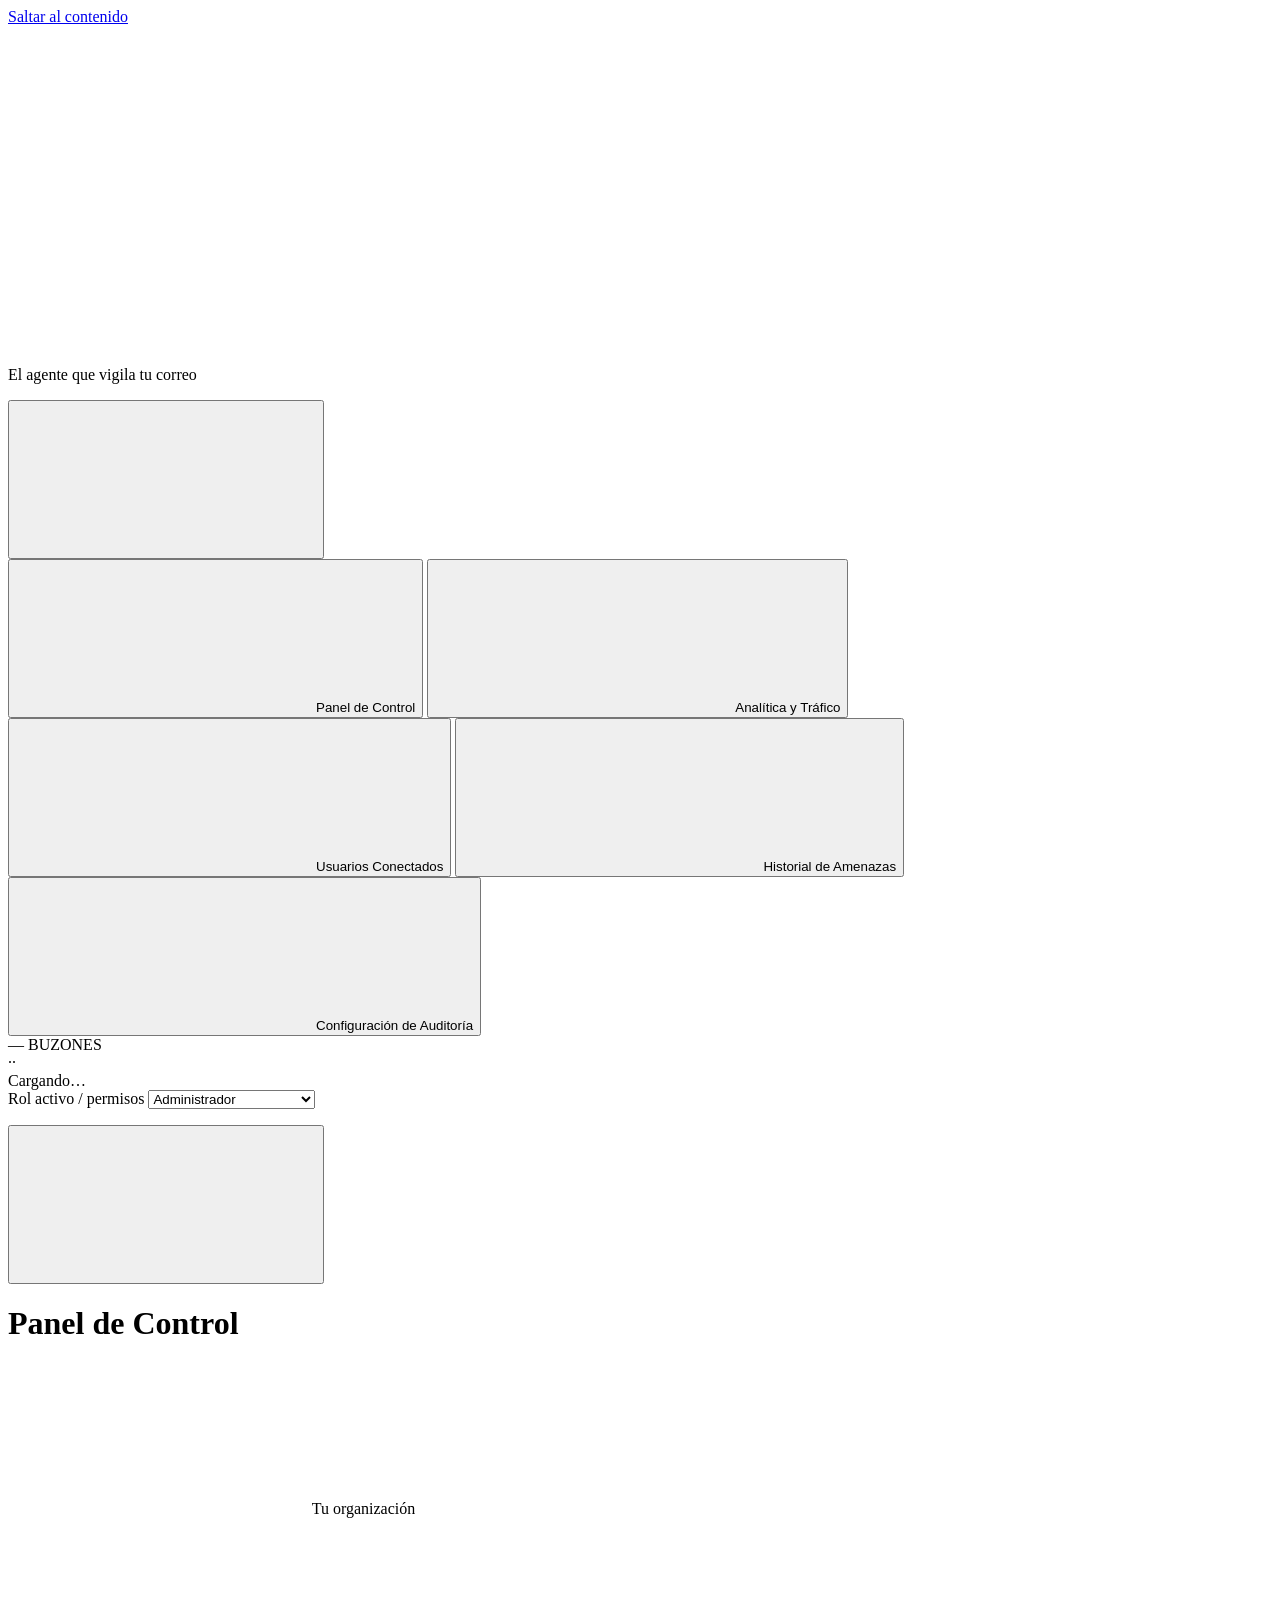
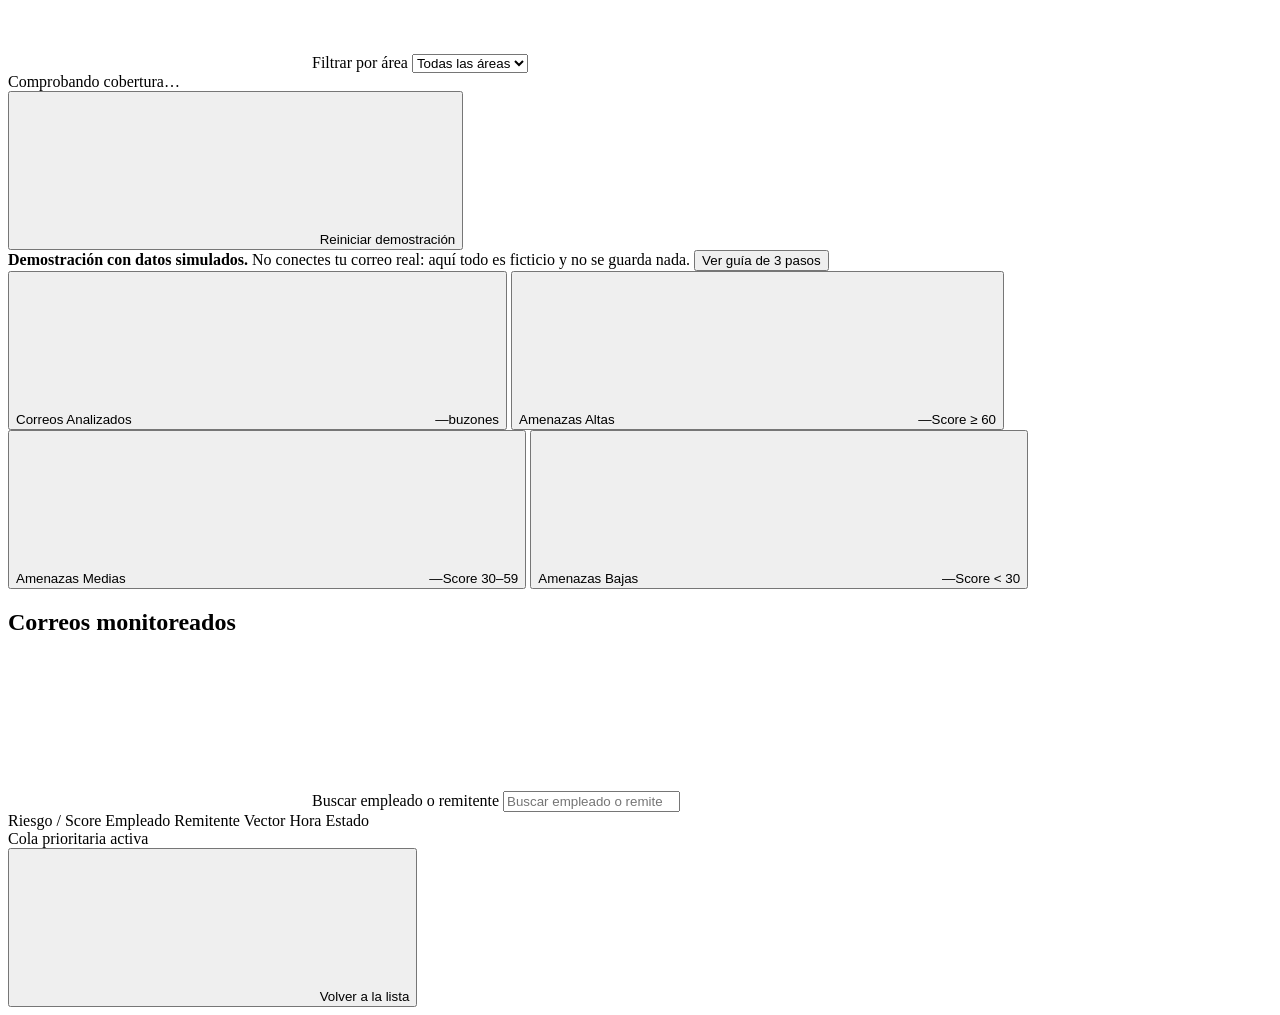
==== commit 318f96d8: "Areas: campo department (modelo, migracion, invitacion, PATCH con auditoria), demo de 14 empleados e" ====
--- a/app/static/index.html
+++ b/app/static/index.html
@@ -95,8 +95,12 @@
         </div>
         <div class="barra-sel oculto-mov">
           <svg class="ico" aria-hidden="true" focusable="false"><use href="/static/icons/sprite.svg#i-layers"/></svg>
-          <label for="filtro" class="sr-only">Ver buzón</label>
-          <select id="filtro" class="select-limpio"><option value="">Todos los buzones</option></select>
+          <label for="filtro-area" class="sr-only">Filtrar por área</label>
+          <select id="filtro-area" class="select-limpio"><option value="">Todas las áreas</option></select>
+        </div>
+        <div hidden>
+          <label for="filtro">Ver buzón</label>
+          <select id="filtro"><option value="">Todos los buzones</option></select>
         </div>
         <div class="barra-der">
           <div id="coverage" class="coverage" role="status" aria-live="polite">Comprobando cobertura…</div>
@@ -190,8 +194,8 @@
                 <p id="analitica-sub" class="nota">Cifras calculadas con las alertas guardadas de tus buzones.</p>
               </div>
               <div id="rango" class="segmentos" role="group" aria-label="Rango de tiempo">
-                <button type="button" class="seg" data-rango="24h" aria-pressed="true">24h</button>
-                <button type="button" class="seg" data-rango="7d" aria-pressed="false">7d</button>
+                <button type="button" class="seg" data-rango="24h" aria-pressed="false">24h</button>
+                <button type="button" class="seg" data-rango="7d" aria-pressed="true">7d</button>
                 <button type="button" class="seg" data-rango="30d" aria-pressed="false">30d</button>
               </div>
             </div>
@@ -218,20 +222,22 @@
                 </div>
               </section>
             </div>
-            <section aria-labelledby="titulo-por-buzon">
-              <div class="cab-sec">
-                <h3 id="titulo-por-buzon" class="sec-t"><svg class="ico" aria-hidden="true" focusable="false"><use href="/static/icons/sprite.svg#i-users"/></svg> Análisis por buzón</h3>
-                <p class="nota">Volumen analizado, severidad, tasa de riesgo y vector principal de cada buzón, de mayor a menor riesgo.</p>
-              </div>
-              <div id="buzon-cards" class="cards3"></div>
+            <section aria-labelledby="titulo-por-area">
+              <div class="cab-sec cab-sec-fila">
+                <div>
+                  <h3 id="titulo-por-area" class="sec-t"><svg class="ico" aria-hidden="true" focusable="false"><use href="/static/icons/sprite.svg#i-building-2"/></svg> <span id="titulo-por-area-t">Análisis detallado por área</span></h3>
+                  <p class="nota">Comparativa de volumen analizado, severidad, tasa de riesgo, vector dominante y buzón más atacado de cada área.</p>
+                </div>
+                <span class="pill-neutro mono">Ordenado por tasa de riesgo ↓</span>
+              </div>
+              <div id="area-cards" class="cards3"></div>
               <div class="tabla-caja">
-                <div class="tabla tabla-buzon" role="table" aria-label="Comparativa por buzón">
+                <div class="tabla tabla-area" role="table" aria-label="Comparativa por área">
                   <div class="tabla-cab" role="row">
-                    <span role="columnheader">Buzón</span><span role="columnheader" class="der">Analizados</span><span role="columnheader" class="der">Altas</span><span role="columnheader" class="der">Medias</span><span role="columnheader" class="der">Bajas</span><span role="columnheader">Tasa de riesgo</span><span role="columnheader" class="c-vector">Vector principal</span>
+                    <span role="columnheader">Área</span><span role="columnheader" class="der">Buzones</span><span role="columnheader" class="der">Analizados</span><span role="columnheader" class="der">Altas</span><span role="columnheader" class="der">Medias</span><span role="columnheader" class="der">Bajas</span><span role="columnheader">Tasa de riesgo</span><span role="columnheader" class="c-vector">Vector principal</span>
                   </div>
-                  <div id="tabla-buzon"></div>
-                </div>
-                <div class="tabla-pie"><span id="tabla-buzon-res" class="mono"></span><button id="tabla-buzon-mas" type="button" class="btn btn-sm" hidden>Mostrar más</button></div>
+                  <div id="tabla-area"></div>
+                </div>
               </div>
             </section>
           </div>
@@ -256,7 +262,7 @@
             <div class="tabla-caja">
               <div class="tabla tabla-usuarios" role="table" aria-label="Buzones conectados">
                 <div class="tabla-cab" role="row">
-                  <span role="columnheader">Empleado</span><span role="columnheader">Buzón corporativo</span><span role="columnheader" class="c-vector">Último chequeo</span><span role="columnheader">Nivel de riesgo</span><span role="columnheader" class="der">Acción</span>
+                  <span role="columnheader">Empleado</span><span role="columnheader">Área</span><span role="columnheader">Buzón corporativo</span><span role="columnheader" class="c-vector">Último chequeo</span><span role="columnheader">Nivel de riesgo</span><span role="columnheader" class="der">Acción</span>
                 </div>
                 <div id="buzones"></div>
               </div>
@@ -368,6 +374,8 @@
       <p>Escribe el nombre o puesto de la persona. Se creará un enlace de <strong>un solo uso</strong> que vence en 48 horas. Envíaselo por un canal que uses con ella.</p>
       <label for="inv-label">Nombre o puesto</label>
       <input id="inv-label" type="text" maxlength="80" placeholder="Ej.: Ana Ruiz - Recursos Humanos" required>
+      <label for="inv-area">Área de la persona</label>
+      <select id="inv-area"></select>
       <div id="inv-resultado" hidden>
         <label for="inv-url">Enlace de invitación (se muestra solo ahora)</label>
         <div class="fila">
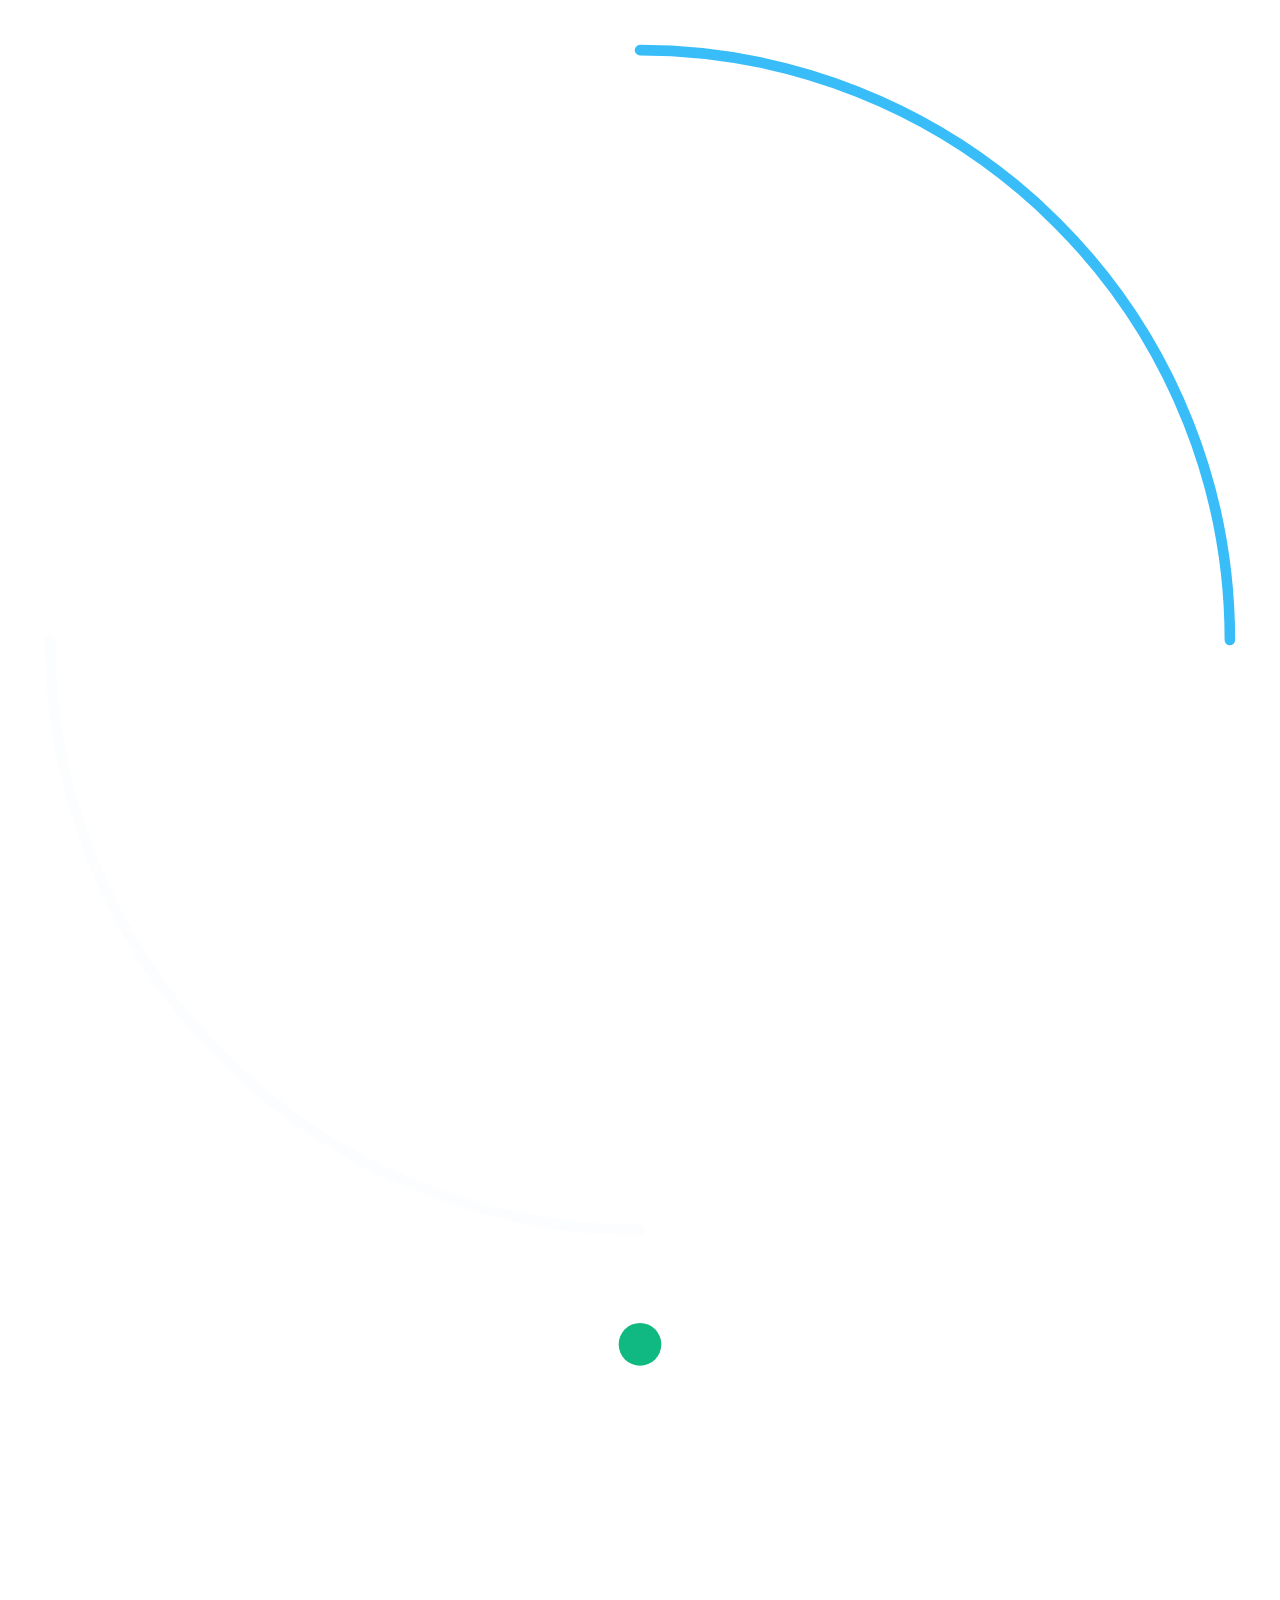
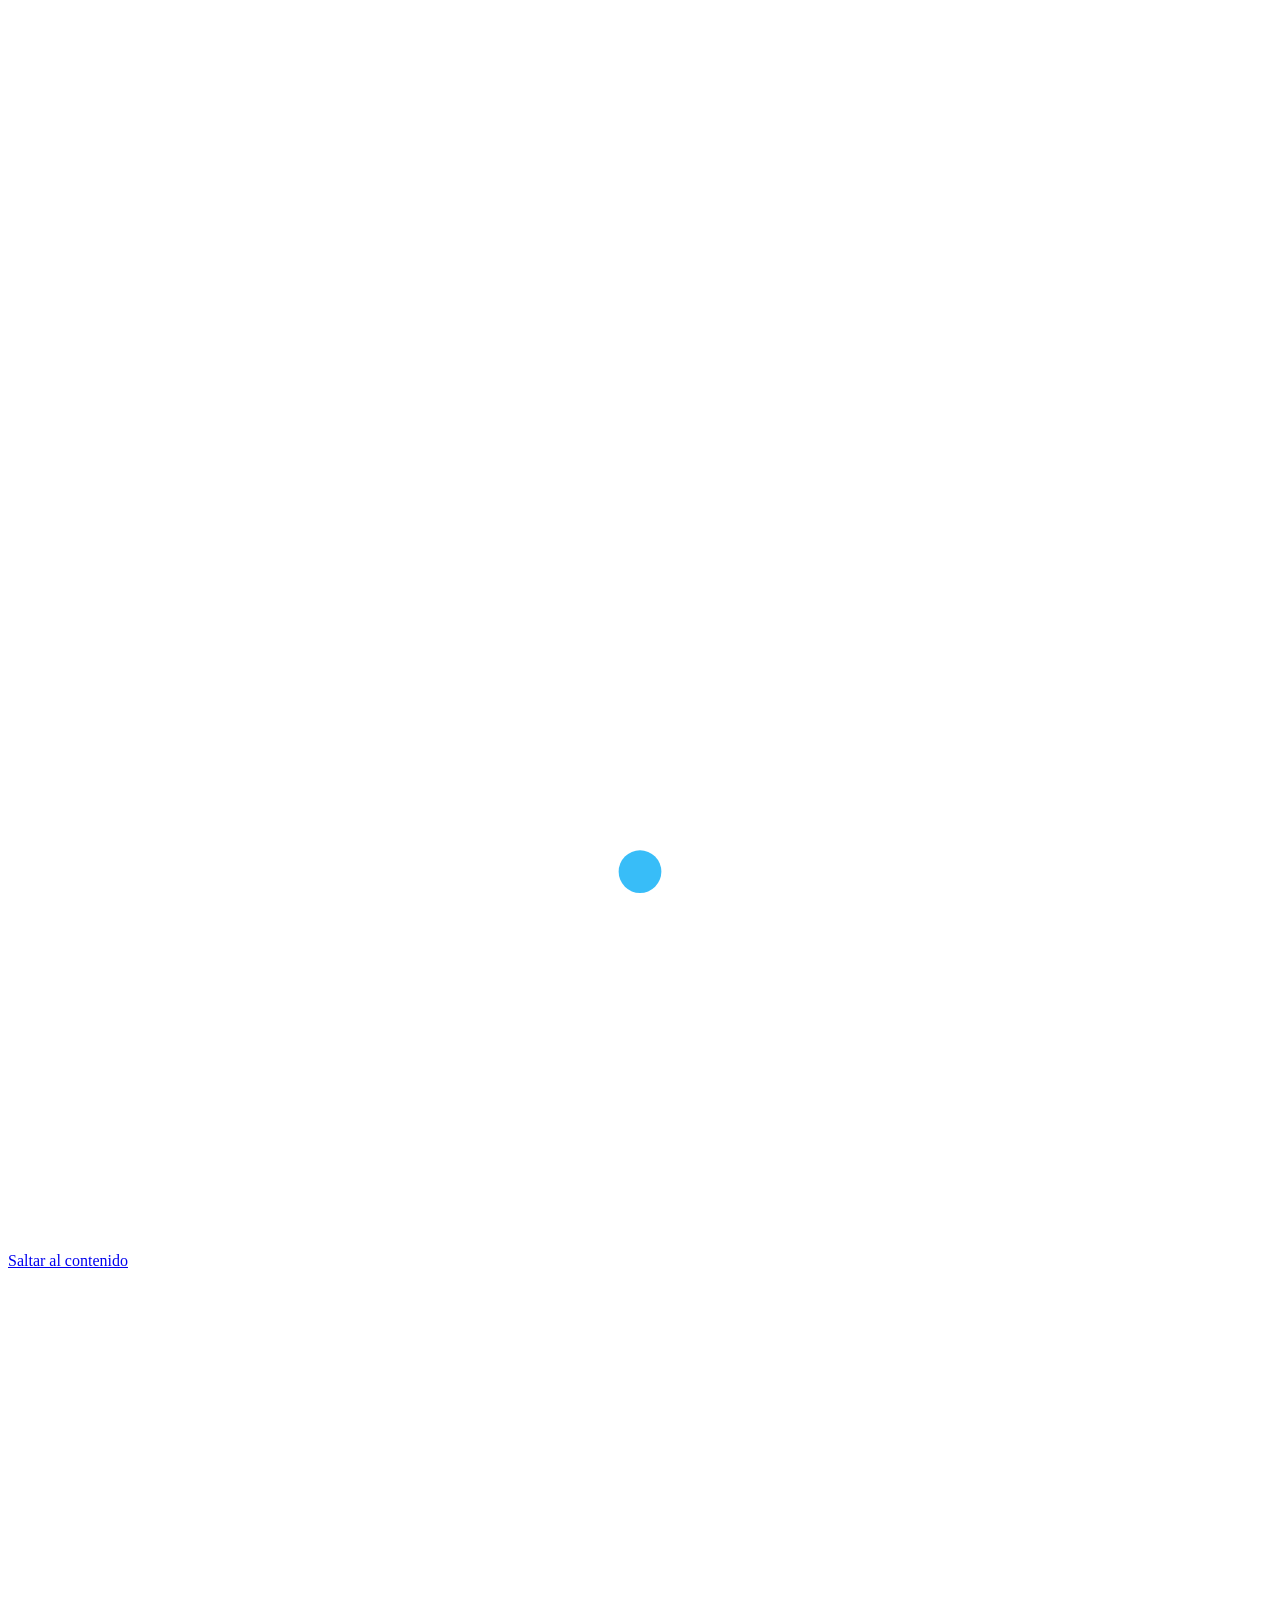
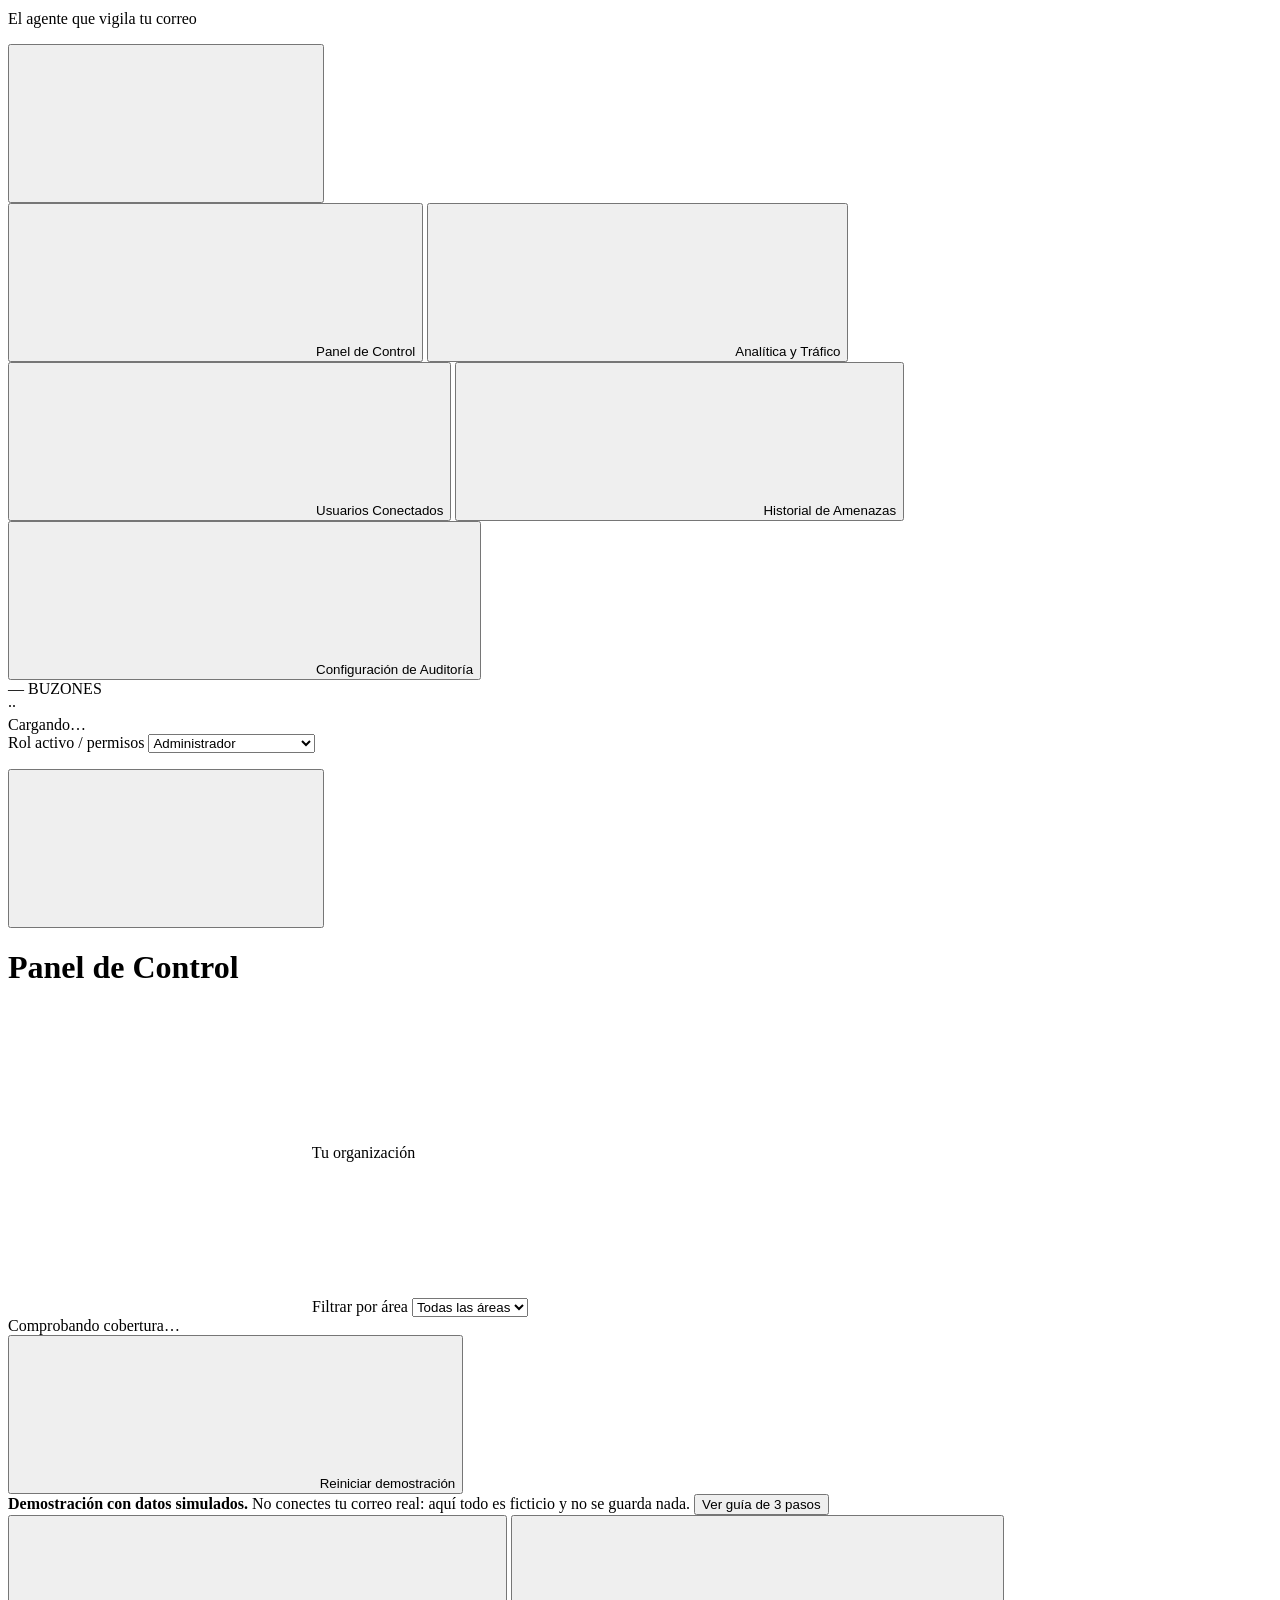
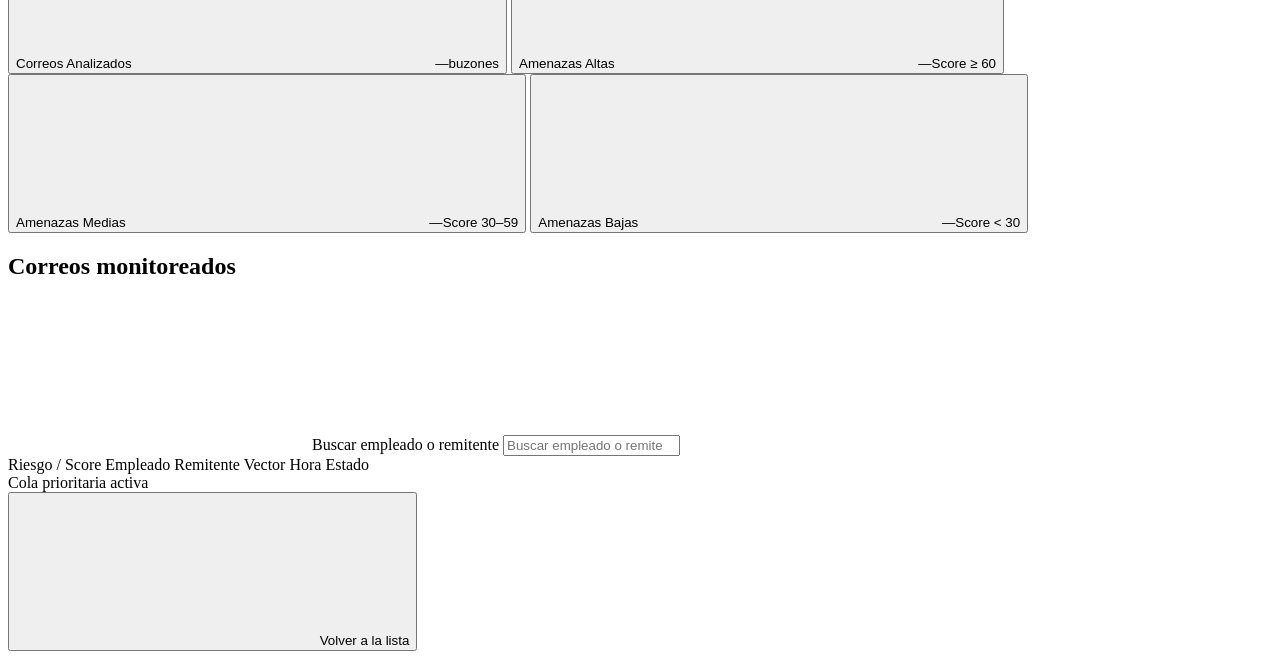
==== commit ffeff02c: "Panel: intro de inicio de ~1,7 s, una vez por sesion, sin boton y apagada con menos movimiento Radar" ====
--- a/app/static/index.html
+++ b/app/static/index.html
@@ -11,8 +11,33 @@
   <link rel="preload" as="font" type="font/woff2" href="/static/fonts/inter-latin-500-normal.woff2" crossorigin>
   <link rel="preload" as="font" type="font/woff2" href="/static/fonts/jetbrains-mono-latin-500-normal.woff2" crossorigin>
   <link rel="stylesheet" href="/static/style.css">
+  <script src="/static/intro.js"></script>
 </head>
 <body data-vista="panel">
+  <!-- Intro de inicio (~1,7 s, una vez por sesión; solo decorativa, sin botón y oculta a lectores de pantalla) -->
+  <div class="intro" aria-hidden="true">
+    <div class="intro-reticula"></div>
+    <div class="intro-marca">
+      <div class="intro-sello">
+        <svg class="intro-anillo intro-cw" viewBox="0 0 180 180" fill="none" focusable="false">
+          <circle cx="90" cy="90" r="84" stroke="rgba(255,255,255,0.09)" stroke-width="1" stroke-dasharray="5 5"/>
+          <path d="M90 6 A84 84 0 0 1 174 90" stroke="#38bdf8" stroke-width="1.5" stroke-linecap="round"/>
+          <path d="M90 174 A84 84 0 0 1 6 90" stroke="#f8fafc" stroke-width="1.5" stroke-linecap="round" opacity="0.45"/>
+        </svg>
+        <svg class="intro-anillo intro-ccw" viewBox="0 0 148 148" fill="none" focusable="false">
+          <circle cx="74" cy="74" r="66" stroke="rgba(255,255,255,0.07)" stroke-width="1"/>
+          <circle cx="74" cy="8" r="2.5" fill="#10b981"/>
+          <circle cx="74" cy="140" r="2.5" fill="#38bdf8"/>
+        </svg>
+        <div class="intro-torre">
+          <span class="intro-haz"></span>
+          <svg focusable="false"><use href="/static/icons/sprite.svg#i-torre"/></svg>
+        </div>
+      </div>
+      <svg class="intro-rotulo" focusable="false"><use href="/static/icons/sprite.svg#i-rotulo"/></svg>
+    </div>
+  </div>
+
   <a class="skip" href="#contenido">Saltar al contenido</a>
   <p id="mensaje" class="mensaje toast" role="status" aria-live="polite"></p>
 
@@ -393,6 +418,7 @@
     </form>
   </dialog>
 
+  <script src="/static/estado.js"></script>
   <script src="/static/app.js"></script>
 </body>
 </html>
